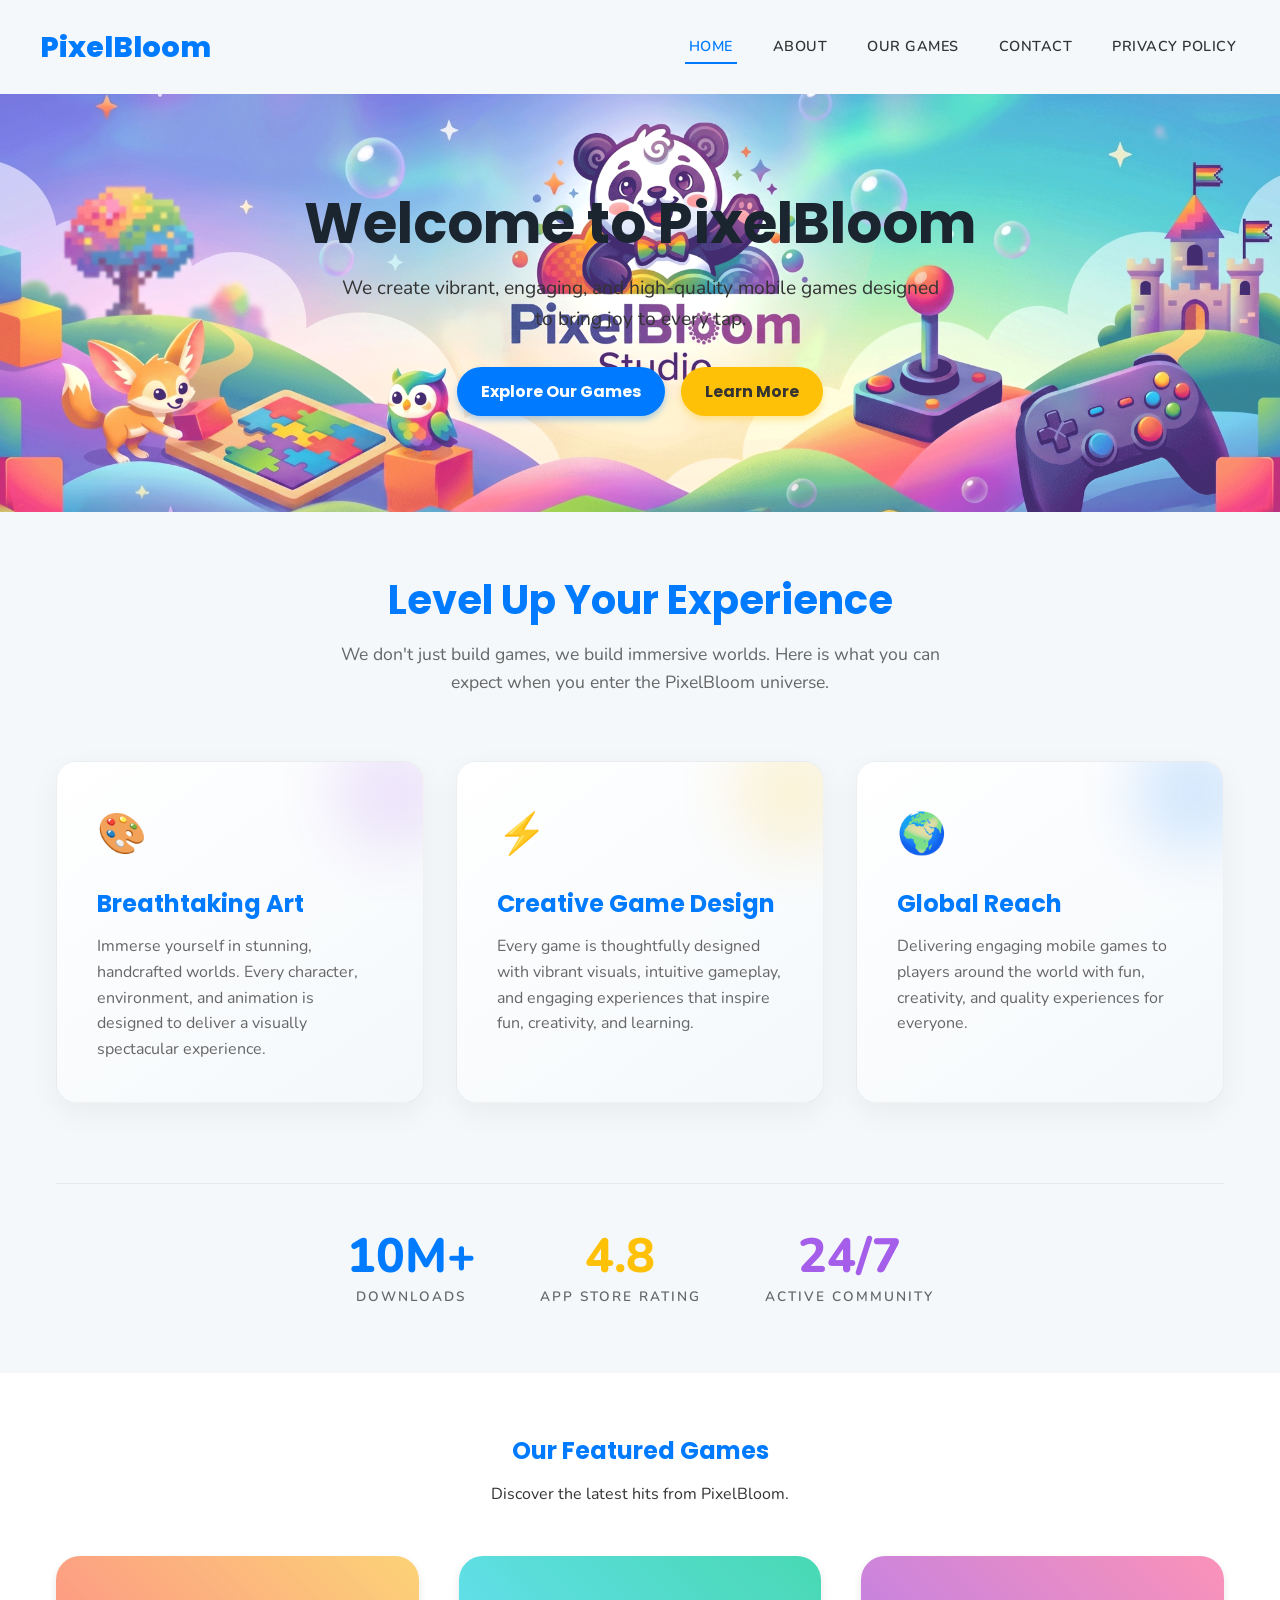
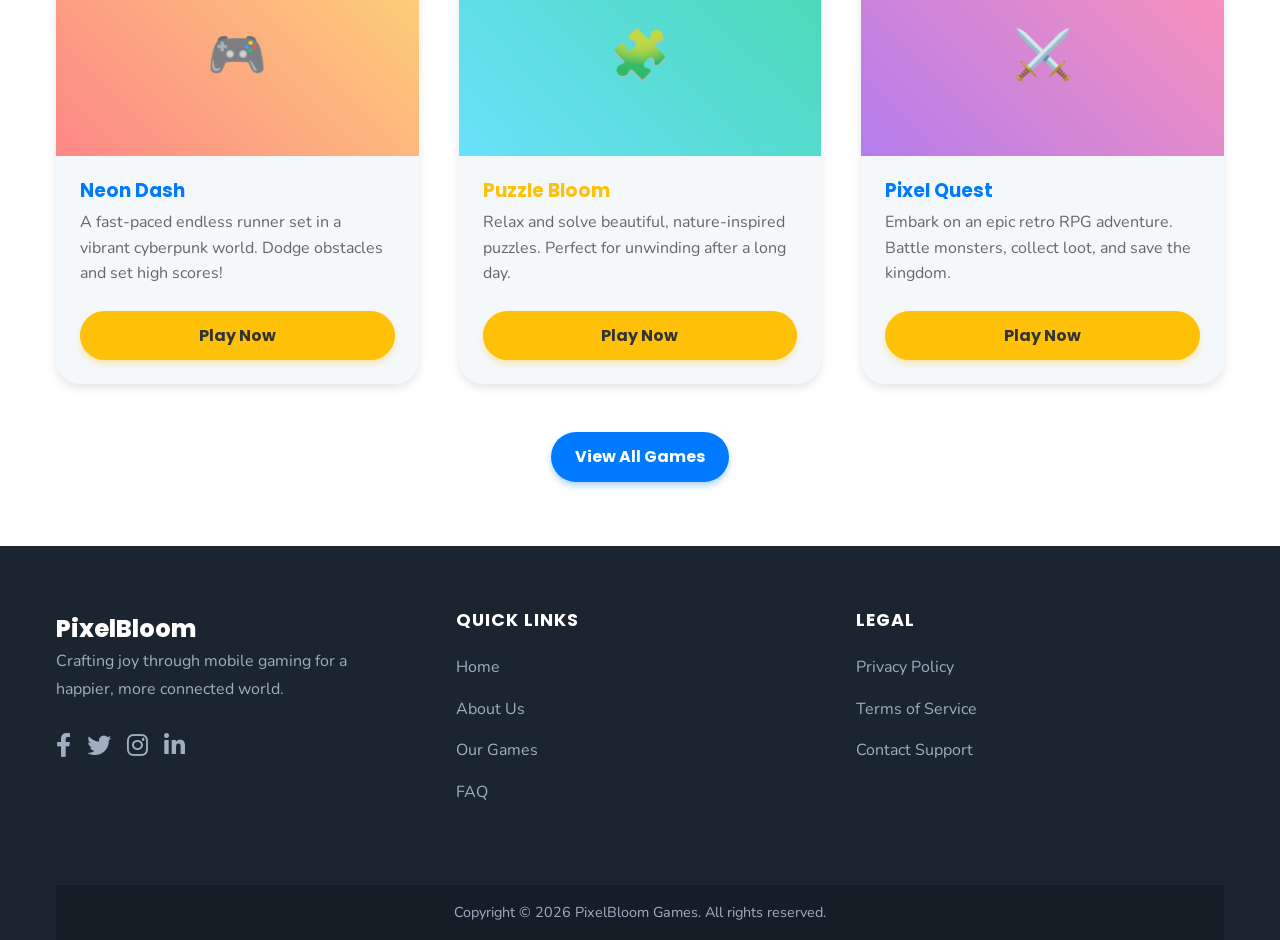
==== index.html @ dbad8445 "Initial commit" ====
<!doctype html>
<html lang="en">
  <head>
    <meta charset="UTF-8" />
    <meta name="viewport" content="width=device-width, initial-scale=1.0" />
    <title>PixelBloom Games</title>
    <meta
      name="description"
      content="PixelBloom Games - Creating fun, engaging, and innovative mobile games for everyone."
    />
    <!-- Google Fonts -->
    <link
      href="https://fonts.googleapis.com/css2?family=Nunito:wght@400;600;700&family=Poppins:wght@500;700;800&display=swap"
      rel="stylesheet"
    />
    <link rel="stylesheet" href="assets/css/style.css" />
    <!-- Font Awesome for icons -->
    <link
      rel="stylesheet"
      href="https://cdnjs.cloudflare.com/ajax/libs/font-awesome/6.0.0-beta3/css/all.min.css"
    />
  </head>
  <body>
    <!-- Header -->
    <header class="header">
      <div class="container nav">
        <div class="nav__brand">
          <!-- <img
            src="assets/images/logo.png"
            alt="PixelBloom Logo"
            class="nav__logo-img"
          /> -->
          <a href="index.html" class="nav__logo">PixelBloom</a>
        </div>
        <nav class="nav__menu">
          <ul class="nav__list">
            <li>
              <a href="index.html" class="nav__link nav__link--active">Home</a>
            </li>
            <li><a href="about.html" class="nav__link">About</a></li>
            <li><a href="our-games.html" class="nav__link">Our Games</a></li>
            <li><a href="contact.html" class="nav__link">Contact</a></li>
            <li>
              <a href="privacy-policy.html" class="nav__link">Privacy Policy</a>
            </li>
          </ul>
        </nav>
        <button class="nav__toggle" aria-label="Toggle Navigation">
          <span class="nav__toggle-bar"></span>
          <span class="nav__toggle-bar"></span>
          <span class="nav__toggle-bar"></span>
        </button>
      </div>
    </header>

    <!-- Main Content -->
    <main>
      <!-- Hero Section -->
      <section class="section hero">
        <style>
          .hero {
            background: url("assets/images/banner.png") center center/cover
              no-repeat;
          }
        </style>
        <div class="container">
          <h1 class="hero__heading">Welcome to <span>PixelBloom</span></h1>
          <p class="hero__subtitle">
            We create vibrant, engaging, and high-quality mobile games designed
            to bring joy to every tap.
          </p>
          <div class="hero__cta">
            <a href="our-games.html" class="btn btn--primary"
              >Explore Our Games</a
            >
            <a href="about.html" class="btn btn--secondary">Learn More</a>
          </div>
        </div>
      </section>

      <!-- The PixelBloom Experience Section -->

      <section class="section">
        <div class="container">
          <div class="text-center experience__header">
            <h2 class="experience__title">Level Up Your Experience</h2>
            <p class="experience__subtitle">
              We don't just build games, we build immersive worlds. Here is what
              you can expect when you enter the PixelBloom universe.
            </p>
          </div>

          <div class="experience__grid">
            <!-- Card 1 -->
            <div class="experience-card card-glow-3">
              <span class="experience__emoji">🎨</span>
              <h3 class="experience__card-title">Breathtaking Art</h3>
              <p class="experience__card-text">
                Immerse yourself in stunning, handcrafted worlds. Every
                character, environment, and animation is designed to deliver a
                visually spectacular experience.
              </p>
            </div>

            <!-- Card 2 -->
            <div class="experience-card card-glow-2">
              <span class="experience__emoji">⚡</span>
              <h3 class="experience__card-title">Creative Game Design</h3>
              <p class="experience__card-text">
                Every game is thoughtfully designed with vibrant visuals,
                intuitive gameplay, and engaging experiences that inspire fun,
                creativity, and learning.
              </p>
            </div>

            <!-- Card 3 -->
            <div class="experience-card card-glow-1">
              <span class="experience__emoji">🌍</span>
              <h3 class="experience__card-title">Global Reach</h3>
              <p class="experience__card-text">
                Delivering engaging mobile games to players around the world
                with fun, creativity, and quality experiences for everyone.
              </p>
            </div>
          </div>

          <!-- Stats Row -->
          <div class="stats__container">
            <div class="stat">
              <span class="stat__value stat__value--primary">10M+</span>
              <span class="stat__label">Downloads</span>
            </div>
            <div class="stat">
              <span class="stat__value stat__value--secondary">4.8</span>
              <span class="stat__label">App Store Rating</span>
            </div>
            <div class="stat">
              <span class="stat__value stat__value--accent">24/7</span>
              <span class="stat__label">Active Community</span>
            </div>
          </div>
        </div>
      </section>

      <!-- Our Games Section -->
      <section class="section games">
        <div class="container">
          <div class="text-center games__header">
            <h2>Our Featured Games</h2>
            <p>Discover the latest hits from PixelBloom.</p>
          </div>
          <div class="games__grid">
            <!-- Game Card 1 -->
            <div class="game-card">
              <div class="game-card__image game-card__image--neon">🎮</div>
              <div class="game-card__content">
                <h3 class="game-card__title game-card__title--neon">
                  Neon Dash
                </h3>
                <p class="game-card__description">
                  A fast-paced endless runner set in a vibrant cyberpunk world.
                  Dodge obstacles and set high scores!
                </p>
                <a
                  href="our-games.html"
                  class="btn btn--secondary game-card__btn"
                  >Play Now</a
                >
              </div>
            </div>

            <!-- Game Card 2 -->
            <div class="game-card">
              <div class="game-card__image game-card__image--puzzle">🧩</div>
              <div class="game-card__content">
                <h3 class="game-card__title game-card__title--puzzle">
                  Puzzle Bloom
                </h3>
                <p class="game-card__description">
                  Relax and solve beautiful, nature-inspired puzzles. Perfect
                  for unwinding after a long day.
                </p>
                <a
                  href="our-games.html"
                  class="btn btn--secondary game-card__btn"
                  >Play Now</a
                >
              </div>
            </div>

            <!-- Game Card 3 -->
            <div class="game-card">
              <div class="game-card__image game-card__image--quest">⚔️</div>
              <div class="game-card__content">
                <h3 class="game-card__title game-card__title--quest">
                  Pixel Quest
                </h3>
                <p class="game-card__description">
                  Embark on an epic retro RPG adventure. Battle monsters,
                  collect loot, and save the kingdom.
                </p>
                <a
                  href="our-games.html"
                  class="btn btn--secondary game-card__btn"
                  >Play Now</a
                >
              </div>
            </div>
          </div>
          <div class="text-center games__footer">
            <a href="our-games.html" class="btn btn--primary">View All Games</a>
          </div>
        </div>
      </section>
    </main>

    <!-- Footer -->
    <footer class="footer">
      <div class="container">
        <div class="footer__grid">
          <div>
            <a href="index.html" class="footer__logo">PixelBloom</a>
            <p class="footer__description">
              Crafting joy through mobile gaming for a happier, more connected
              world.
            </p>
            <div class="footer__social">
              <a href="#" class="footer__social-link" aria-label="Facebook"
                ><i class="fab fa-facebook-f"></i
              ></a>
              <a href="#" class="footer__social-link" aria-label="Twitter"
                ><i class="fab fa-twitter"></i
              ></a>
              <a href="#" class="footer__social-link" aria-label="Instagram"
                ><i class="fab fa-instagram"></i
              ></a>
              <a href="#" class="footer__social-link" aria-label="LinkedIn"
                ><i class="fab fa-linkedin-in"></i
              ></a>
            </div>
          </div>
          <div>
            <h3 class="footer__title">Quick Links</h3>
            <a href="index.html" class="footer__link">Home</a>
            <a href="about.html" class="footer__link">About Us</a>
            <a href="our-games.html" class="footer__link">Our Games</a>
            <a href="faq.html" class="footer__link">FAQ</a>
          </div>
          <div>
            <h3 class="footer__title">Legal</h3>
            <a href="privacy-policy.html" class="footer__link"
              >Privacy Policy</a
            >
            <a href="contact.html" class="footer__link">Terms of Service</a>
            <a href="contact.html" class="footer__link">Contact Support</a>
          </div>
        </div>
        <div class="footer__bottom">
          <p>Copyright &copy; 2026 PixelBloom Games. All rights reserved.</p>
        </div>
      </div>
    </footer>
    <!-- Back to Top Button -->
    <a href="#" class="back-to-top" aria-label="Back to top">
      <i class="fas fa-arrow-up"></i>
    </a>

    <script src="assets/js/script.js"></script>
  </body>
</html>
---- assets/css/style.css ----
/* 
   PixelBloom Gaming Website
   Base Styles and Variables
*/

:root {
  /* Color Palette */
  --color-primary: #007bff; /* Vibrant Blue */
  --color-primary-light: #4da3ff;
  --color-secondary: #ffc107; /* Playful Yellow/Gold accent */
  --color-background: #f4f8fb; /* Very light blue/grey for that cloud feel */
  --color-surface: #ffffff;
  --color-text-main: #333333;
  --color-text-muted: #666666;
  --color-text-light: #666666;
  --color-white: #ffffff;
  --color-footer-bg: #1a252f;
  --color-error: #dc3545;

  /* Typography */
  --font-family-main: "Nunito", "Segoe UI", Tahoma, Geneva, Verdana, sans-serif;
  --font-family-heading: "Poppins", "Segoe UI", sans-serif;

  /* Layout & Spacing */
  --container-max-width: 1200px;
  --spacing-sm: 0.5rem;
  --spacing-md: 1rem;
  --spacing-lg: 2rem;
  --spacing-xl: 4rem;
  --border-radius-sm: 8px;
  --border-radius-md: 16px;
  --border-radius-lg: 24px;

  /* Shadows & Transitions */
  --shadow-sm: 0 2px 4px rgba(0, 0, 0, 0.05);
  --shadow-md: 0 4px 8px rgba(0, 0, 0, 0.1);
  --shadow-lg: 0 10px 20px rgba(0, 0, 0, 0.15);
  --transition-speed: 0.3s;
}

/* Reset & Base Styles */
* {
  margin: 0;
  padding: 0;
  box-sizing: border-box;
}

body {
  font-family: var(--font-family-main);
  color: var(--color-text-main);
  background-color: var(--color-background);
  line-height: 1.6;
  overflow-x: hidden;
}

h1,
h2,
h3,
h4,
h5,
h6 {
  font-family: var(--font-family-heading);
  color: var(--color-primary);
  margin-bottom: var(--spacing-md);
  line-height: 1.2;
}

a {
  text-decoration: none;
  color: var(--color-primary);
  transition: color var(--transition-speed) ease;
}

a:hover {
  color: var(--color-primary-light);
}

img {
  max-width: 100%;
  height: auto;
  display: block;
}

ul {
  list-style: none;
}

/* Layout Utilities */
.container {
  max-width: var(--container-max-width);
  margin: 0 auto;
  padding: 0 var(--spacing-md);
}

.section {
  padding: var(--spacing-xl) 0;
}

.text-center {
  text-align: center;
}

/* Buttons */
.btn {
  display: inline-block;
  padding: 12px 24px;
  border-radius: 50px;
  font-weight: bold;
  text-align: center;
  cursor: pointer;
  transition: all var(--transition-speed) ease;
  border: none;
  font-family: var(--font-family-heading);
}

.btn--primary {
  background-color: var(--color-primary);
  color: var(--color-white);
  box-shadow: 0 4px 6px rgba(0, 123, 255, 0.3);
}

.btn--primary:hover {
  background-color: var(--color-primary-light);
  transform: translateY(-2px);
  box-shadow: 0 6px 12px rgba(0, 123, 255, 0.4);
  color: var(--color-white);
}

.btn--secondary {
  background-color: var(--color-secondary);
  color: var(--color-text-main);
  box-shadow: 0 4px 6px rgba(255, 193, 7, 0.3);
}

.btn--secondary:hover {
  background-color: #ffca2c;
  transform: translateY(-2px);
  box-shadow: 0 6px 12px rgba(255, 193, 7, 0.4);
}

/* Header & Navigation */
.header {
  background-color: transparent;
  box-shadow: none;
  position: sticky;
  top: 0;
  z-index: 1000;
  padding: 0.5rem 0;
  transition:
    background-color 0.4s ease,
    backdrop-filter 0.4s ease,
    box-shadow 0.4s ease;
}

.header.scrolled {
  background-color: rgba(255, 255, 255, 0.8);
  backdrop-filter: blur(10px);
  box-shadow: var(--shadow-md);
}

.nav {
  display: flex;
  justify-content: space-between;
  align-items: center;
  padding: var(--spacing-md) 0;
}

.nav__logo {
  font-size: 1.8rem;
  font-weight: 800;
  color: var(--color-primary);
  font-family: var(--font-family-heading);
}

.nav__list {
  display: flex;
  gap: var(--spacing-lg);
}

.nav__link {
  color: var(--color-text-main);
  font-weight: 600;
  text-transform: uppercase;
  font-size: 0.9rem;
  letter-spacing: 0.5px;
  position: relative;
  padding: 8px 4px;
  transition: color 0.3s ease;
}

.nav__link::after {
  content: "";
  position: absolute;
  bottom: 0;
  left: 50%;
  transform: translateX(-50%);
  width: 0;
  height: 2px;
  background-color: var(--color-primary);
  transition: width 0.4s ease;
}

.nav__link:hover::after,
.nav__link--active::after {
  width: 100%;
}

.nav__link:hover,
.nav__link--active {
  color: var(--color-primary);
}

.nav__toggle {
  display: none;
  flex-direction: column;
  gap: 5px;
  cursor: pointer;
  background: none;
  border: none;
}

.nav__toggle-bar {
  width: 25px;
  height: 3px;
  background-color: var(--color-text-main);
  border-radius: 3px;
  transition: all var(--transition-speed) ease;
}

/* Footer */
.footer {
  background-color: var(--color-footer-bg);
  color: var(--color-white);
  padding: var(--spacing-xl) 0 0;
  position: relative;
}

.footer__grid {
  display: grid;
  grid-template-columns: repeat(auto-fit, minmax(220px, 1fr));
  gap: var(--spacing-lg);
  margin-bottom: var(--spacing-xl);
}
.footer__logo {
  font-size: 1.5rem;
  font-weight: 800;
  color: var(--color-white);
  font-family: var(--font-family-heading);
  margin-bottom: var(--spacing-md);
}
.footer__description {
  color: #a0aec0;
  margin-bottom: 1.5rem;
  max-width: 300px;
  line-height: 1.7;
}

.footer__title {
  color: var(--color-white);
  margin-bottom: 1.5rem;
  font-size: 1.1rem;
  text-transform: uppercase;
  letter-spacing: 1px;
}

.footer__link {
  color: #a0aec0;
  display: block;
  margin-bottom: var(--spacing-md);
  transition:
    color var(--transition-speed) ease,
    transform var(--transition-speed) ease;
}

.footer__link:hover {
  color: var(--color-primary-light);
  transform: translateX(5px);
}

.footer__social {
  display: flex;
  gap: var(--spacing-md);
  margin-top: 1.5rem;
}

.footer__social-link {
  color: #a0aec0;
  font-size: 1.5rem;
  transition:
    color var(--transition-speed) ease,
    transform var(--transition-speed) ease;
}

.footer__social-link:hover {
  color: var(--color-white);
  transform: translateY(-3px);
}

.footer__bottom {
  text-align: center;
  padding: var(--spacing-md);
  background-color: rgba(0, 0, 0, 0.2);
  color: #a0aec0;
  font-size: 0.9rem;
}
.back-to-top {
  position: fixed;
  bottom: 25px;
  right: 25px;
  display: none;
  width: 40px;
  height: 40px;
  border-radius: 50%;
  background-color: var(--color-primary);
  color: var(--color-white);
  text-align: center;
  line-height: 40px;
  font-size: 1.2rem;
  box-shadow: var(--shadow-md);
  transition:
    opacity 0.3s ease,
    transform 0.3s ease;
  z-index: 100;
}
.back-to-top:hover {
  background-color: var(--color-primary-light);
  transform: translateY(-3px);
  color: white;
}
.back-to-top.visible {
  display: block;
}

/* Mobile Responsiveness for Header */
@media (max-width: 768px) {
  .nav__toggle {
    display: flex;
  }

  .nav__list {
    position: absolute;
    top: 100%;
    left: 0;
    right: 0;
    background-color: var(--color-surface);
    flex-direction: column;
    align-items: center;
    padding: var(--spacing-lg) 0;
    box-shadow: var(--shadow-md);
    clip-path: circle(0% at top right);
    transition: clip-path var(--transition-speed) ease-in-out;
  }

  .nav__list.nav__list--open {
    clip-path: circle(150% at top right);
  }
}

/* FAQ Accordion */
.faq-container {
  display: flex;
  flex-direction: column;
  gap: var(--spacing-md);
}

.faq-item {
  background-color: var(--color-surface);
  border-radius: var(--border-radius-sm);
  box-shadow: var(--shadow-sm);
  overflow: hidden;
  transition: box-shadow var(--transition-speed) ease;
}

.faq-item:hover {
  box-shadow: var(--shadow-md);
}

.faq-question {
  width: 100%;
  text-align: left;
  padding: var(--spacing-md) var(--spacing-lg);
  background: none;
  border: none;
  font-size: 1.1rem;
  font-family: var(--font-family-heading);
  font-weight: 600;
  color: var(--color-text-main);
  cursor: pointer;
  display: flex;
  justify-content: space-between;
  align-items: center;
  transition: background-color var(--transition-speed) ease;
}

.faq-question:hover {
  background-color: var(--color-background);
}

.faq-icon {
  font-size: 1.5rem;
  color: var(--color-primary);
  transition: transform var(--transition-speed) ease;
}

.faq-answer {
  max-height: 0;
  overflow: hidden;
  transition: max-height var(--transition-speed) ease-out;
  background-color: var(--color-surface);
}

.faq-answer p {
  padding: 0 var(--spacing-lg) var(--spacing-md) var(--spacing-lg);
  color: var(--color-text-muted);
}

.faq-item.active .faq-answer {
  max-height: 500px; /* arbitrary max height for animation */
}

.faq-item.active .faq-icon {
  transform: rotate(45deg);
}

.experience-card {
  background: linear-gradient(
    145deg,
    var(--color-surface),
    var(--color-background)
  );
  padding: 2.5rem;
  border-radius: 20px;
  box-shadow: 0 10px 30px rgba(0, 0, 0, 0.05);
  transition:
    transform 0.3s ease,
    box-shadow 0.3s ease;
  position: relative;
  overflow: hidden;
  border: 1px solid rgba(0, 0, 0, 0.05);
}
.experience-card:hover {
  transform: translateY(-10px);
  box-shadow: 0 20px 40px rgba(0, 0, 0, 0.1);
}
.experience-card::before {
  content: "";
  position: absolute;
  top: -30px;
  right: -30px;
  width: 120px;
  height: 120px;
  border-radius: 50%;
  filter: blur(30px);
  opacity: 0.15;
  transition: opacity 0.3s ease;
}
.experience-card:hover::before {
  opacity: 0.3;
}
.card-glow-1::before {
  background: var(--color-primary);
}
.card-glow-2::before {
  background: var(--color-secondary);
}
.card-glow-3::before {
  background: #a55eea;
}

/* Hero Section Styles */
.hero {
  background: linear-gradient(
    135deg,
    var(--color-primary-light),
    var(--color-background)
  );
  text-align: center;
  padding: 6rem 0;
}

.hero__heading {
  font-size: 3.5rem;
  color: var(--color-footer-bg);
  margin-bottom: 1rem;
}

.hero__subtitle {
  font-size: 1.2rem;
  color: var(--color-text-main);
  margin-bottom: 2rem;
  max-width: 600px;
  margin-left: auto;
  margin-right: auto;
}

.hero__cta {
  display: flex;
  gap: 1rem;
  justify-content: center;
  flex-wrap: wrap;
}

/* Experience Section */
.experience__header {
  margin-bottom: 4rem;
}

.experience__title {
  font-size: 2.5rem;
  margin-bottom: 1rem;
}

.experience__subtitle {
  font-size: 1.1rem;
  color: var(--color-text-light);
  max-width: 600px;
  margin: 0 auto;
}

.experience__grid {
  display: grid;
  grid-template-columns: repeat(auto-fit, minmax(280px, 1fr));
  gap: 2rem;
}

.experience__emoji {
  font-size: 2.5rem;
  display: block;
  margin-bottom: 1.5rem;
}

.experience__card-title {
  margin-bottom: 1rem;
  font-size: 1.5rem;
}

.experience__card-text {
  color: var(--color-text-light);
  line-height: 1.6;
}

.stats__container {
  display: flex;
  flex-wrap: wrap;
  justify-content: center;
  gap: 4rem;
  margin-top: 5rem;
  padding-top: 3rem;
  border-top: 1px solid rgba(0, 0, 0, 0.05);
}

.stat {
  text-align: center;
}

.stat__value {
  display: block;
  font-size: 3rem;
  font-weight: 800;
  margin-bottom: 0.2rem;
  line-height: 1;
}

.stat__value--primary {
  color: var(--color-primary);
}

.stat__value--secondary {
  color: var(--color-secondary);
}

.stat__value--accent {
  color: #a55eea;
}

.stat__label {
  color: var(--color-text-light);
  font-weight: 600;
  text-transform: uppercase;
  letter-spacing: 2px;
  font-size: 0.85rem;
}

/* Games Section */
.games {
  background-color: var(--color-surface);
}

.games__header {
  text-align: center;
  margin-bottom: 3rem;
}

.games__grid {
  display: grid;
  grid-template-columns: repeat(auto-fit, minmax(300px, 1fr));
  gap: 2.5rem;
}

.game-card {
  background: var(--color-background);
  border-radius: var(--border-radius-lg);
  overflow: hidden;
  box-shadow: var(--shadow-md);
  transition: transform 0.3s ease;
  display: flex;
  flex-direction: column;
}

.game-card:hover {
  transform: translateY(-5px);
}

.game-card__image {
  height: 200px;
  display: flex;
  align-items: center;
  justify-content: center;
  font-size: 3rem;
  font-weight: bold;
  color: white;
  opacity: 0.8;
}

.game-card__image--neon {
  background: linear-gradient(45deg, #ff6b6b, #feca57);
}

.game-card__image--puzzle {
  background: linear-gradient(45deg, #48dbfb, #1dd1a1);
}

.game-card__image--quest {
  background: linear-gradient(45deg, #a55eea, #fd79a8);
}

.game-card__content {
  padding: 1.5rem;
  flex-grow: 1;
  display: flex;
  flex-direction: column;
}

.game-card__title {
  margin-bottom: 0.5rem;
}

.game-card__title--neon {
  color: var(--color-primary);
}

.game-card__title--puzzle {
  color: var(--color-secondary);
}

.game-card__title--quest {
  color: var(--color-primary);
}

.game-card__description {
  color: var(--color-text-light);
  margin-bottom: 1.5rem;
  flex-grow: 1;
}

.game-card__btn {
  text-align: center;
  width: 100%;
}

.games__footer {
  text-align: center;
  margin-top: 3rem;
}

/* Contact Form Styles */
.contact-form {
  background: var(--color-surface);
  padding: 2.5rem;
  border-radius: var(--border-radius-md);
  box-shadow: var(--shadow-lg);
}

.form-group {
  margin-bottom: 1.5rem;
}

.form-label {
  display: block;
  margin-bottom: 0.5rem;
  font-weight: 600;
  color: var(--color-text-main);
}

.form-input,
.form-textarea {
  width: 100%;
  padding: 12px 15px;
  border: 1px solid #ced4da;
  border-radius: var(--border-radius-sm);
  font-family: var(--font-family-main);
  font-size: 1rem;
  transition: border-color var(--transition-speed) ease;
}

.form-input:focus,
.form-textarea:focus {
  outline: none;
  border-color: var(--color-primary);
  box-shadow: 0 0 0 3px rgba(0, 123, 255, 0.1);
}

.form-textarea {
  resize: vertical;
  min-height: 150px;
}

/* Legal Content Styles */
.legal-content {
  background: var(--color-surface);
  padding: 3rem;
  border-radius: var(--border-radius-md);
  box-shadow: var(--shadow-sm);
  max-width: 800px;
  margin: 0 auto;
}

.legal-content h2 {
  margin-top: 2rem;
  font-size: 1.5rem;
  color: var(--color-primary);
}

.legal-content p,
.legal-content ul {
  margin-bottom: 1.5rem;
  color: var(--color-text-muted);
}

.legal-content ul {
  padding-left: 1.5rem;
  list-style-type: disc;
}

.legal-content li {
  margin-bottom: 0.5rem;
}
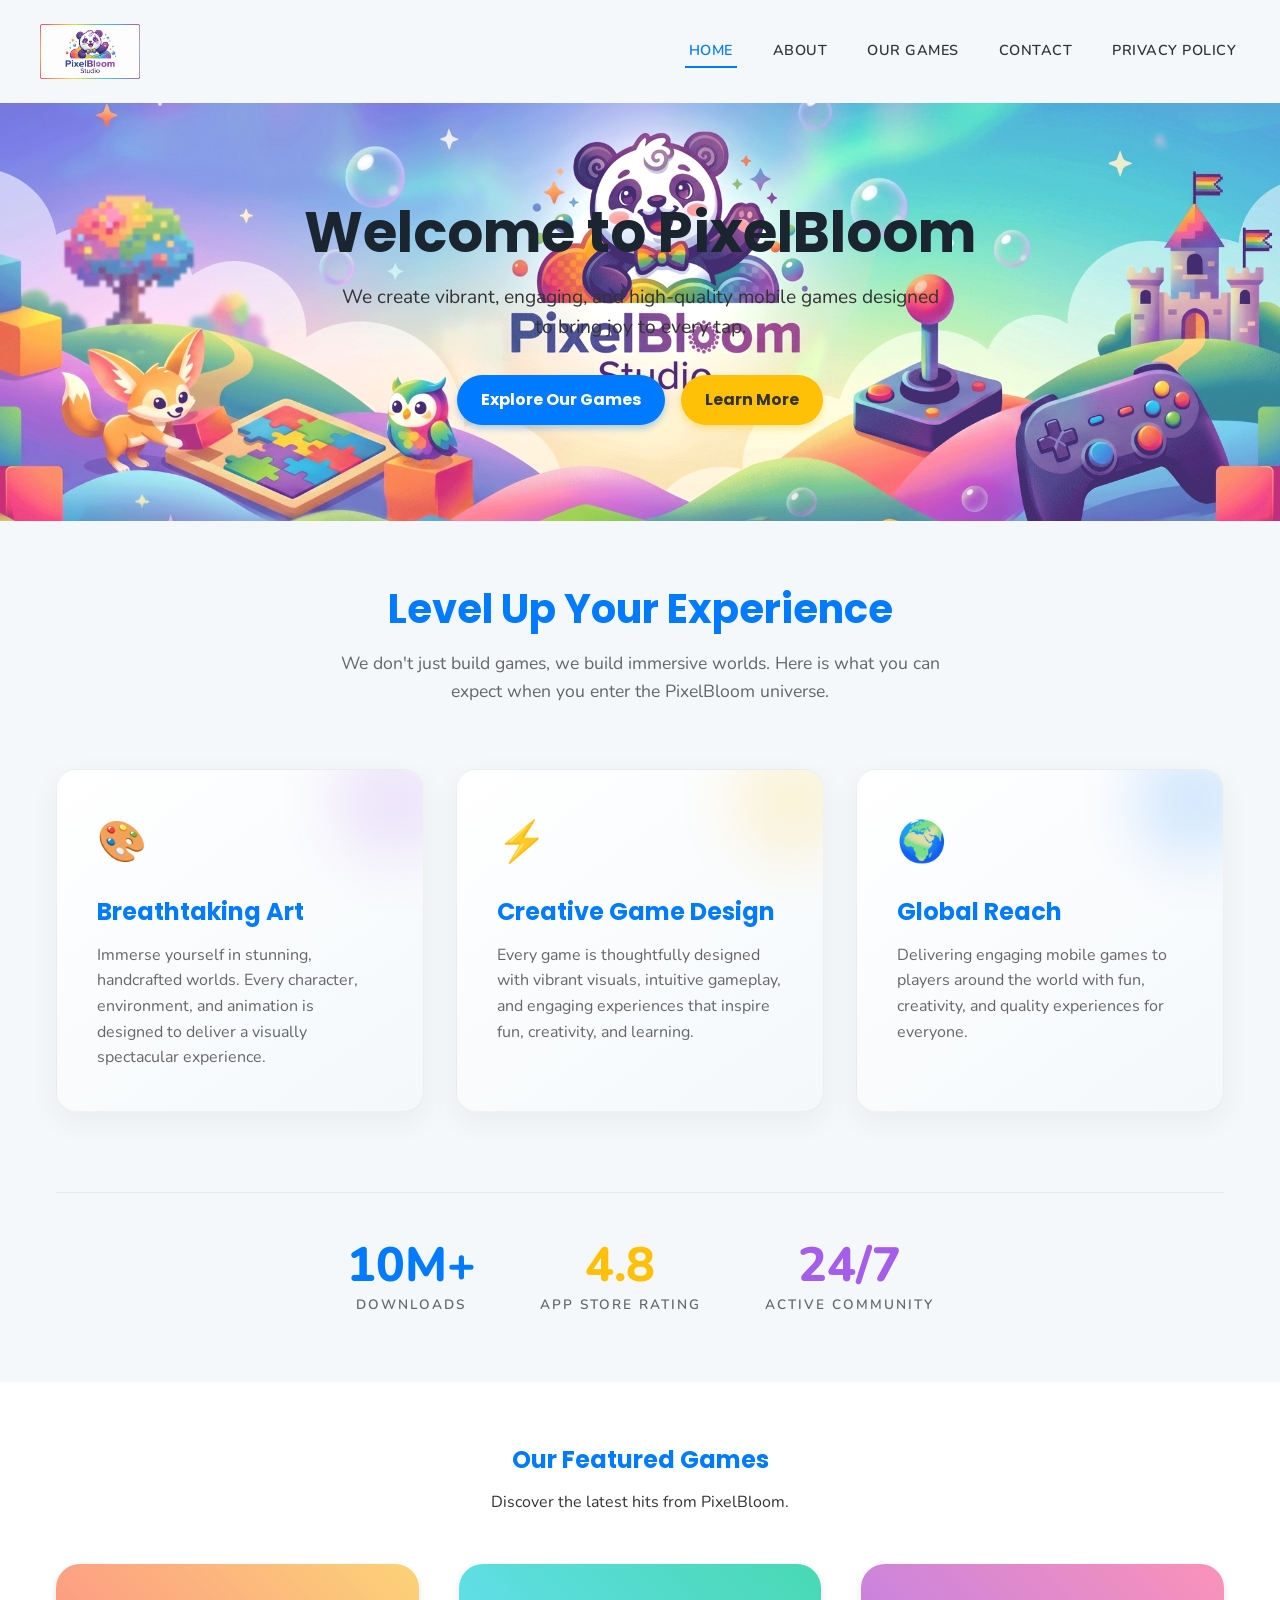
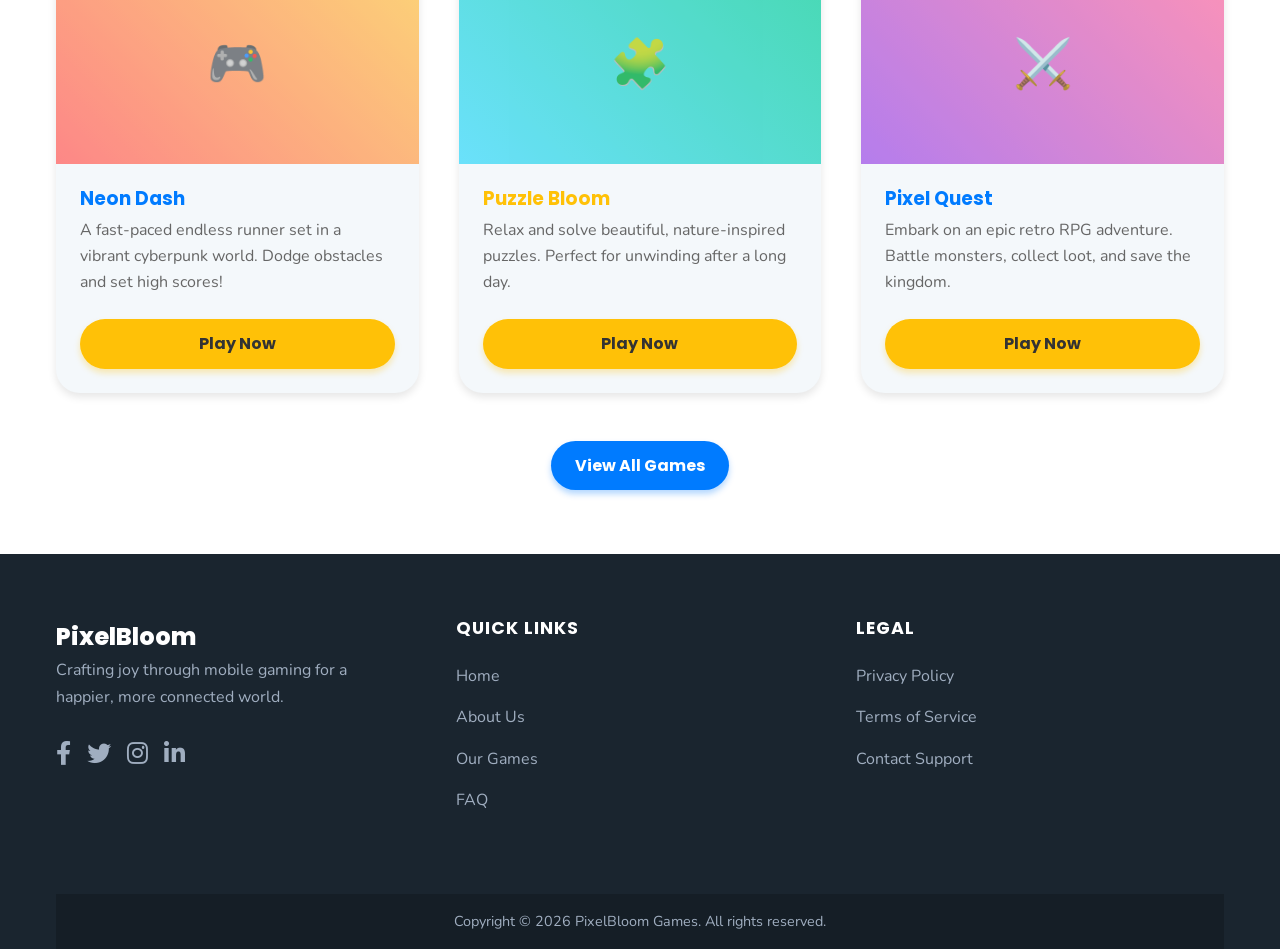
==== commit 50c7398b: "privacy policy & vercel changes" ====
--- a/index.html
+++ b/index.html
@@ -1,6 +1,8 @@
 <!doctype html>
 <html lang="en">
   <head>
+    <title>PixelBloom Studio</title>
+    <link rel="icon" type="image/png" href="assets/images/logo.png" />
     <meta charset="UTF-8" />
     <meta name="viewport" content="width=device-width, initial-scale=1.0" />
     <title>PixelBloom Games</title>
@@ -25,12 +27,13 @@
     <header class="header">
       <div class="container nav">
         <div class="nav__brand">
-          <!-- <img
-            src="assets/images/logo.png"
-            alt="PixelBloom Logo"
-            class="nav__logo-img"
-          /> -->
-          <a href="index.html" class="nav__logo">PixelBloom</a>
+          <a href="index.html" class="nav__logo">
+            <img
+              src="assets/images/logo.png"
+              alt="PixelBloom Logo"
+              class="nav__logo-img"
+            />
+          </a>
         </div>
         <nav class="nav__menu">
           <ul class="nav__list">
--- a/assets/css/style.css
+++ b/assets/css/style.css
@@ -745,3 +745,16 @@
 .legal-content li {
   margin-bottom: 0.5rem;
 }
+
+.nav__logo {
+  display: flex;
+  align-items: center;
+  text-decoration: none;
+}
+
+.nav__logo-img {
+  width: clamp(100px, 6vw, 60px);
+  height: auto;
+  display: block;
+  object-fit: contain;
+}
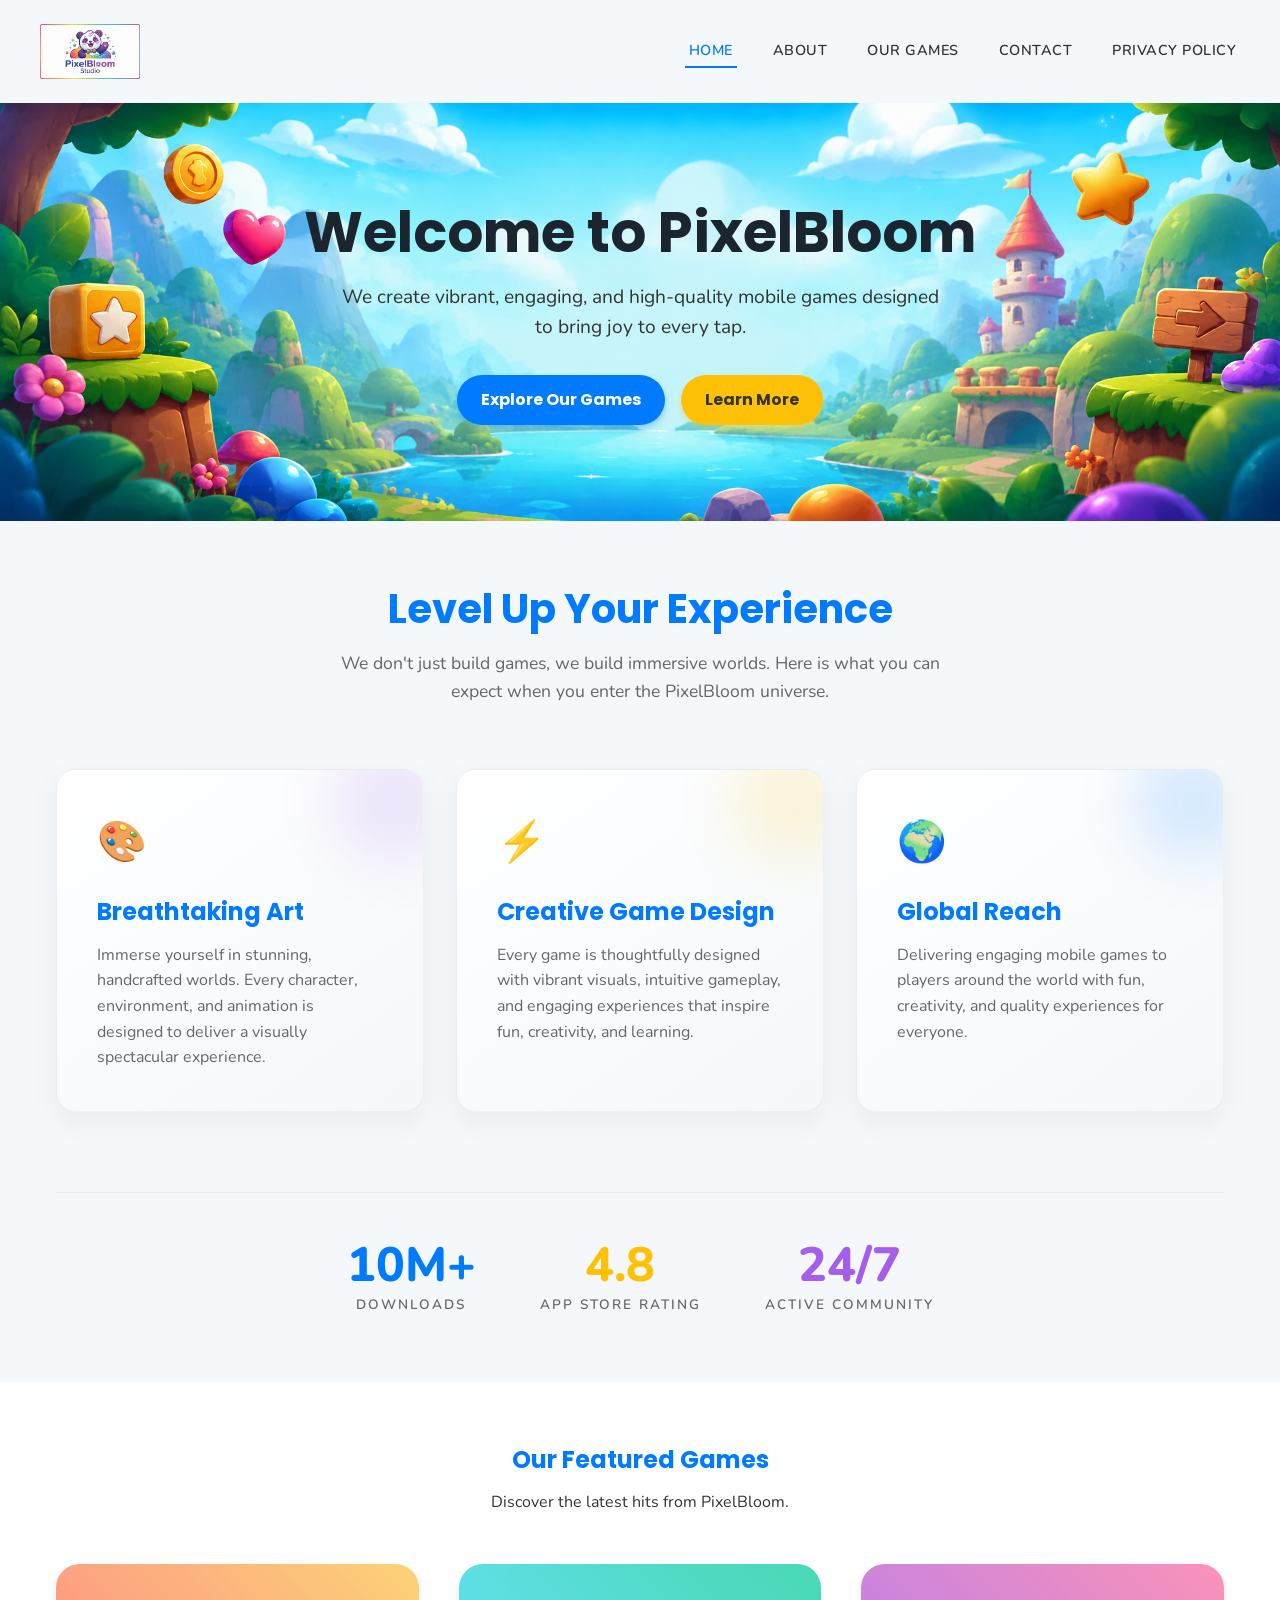
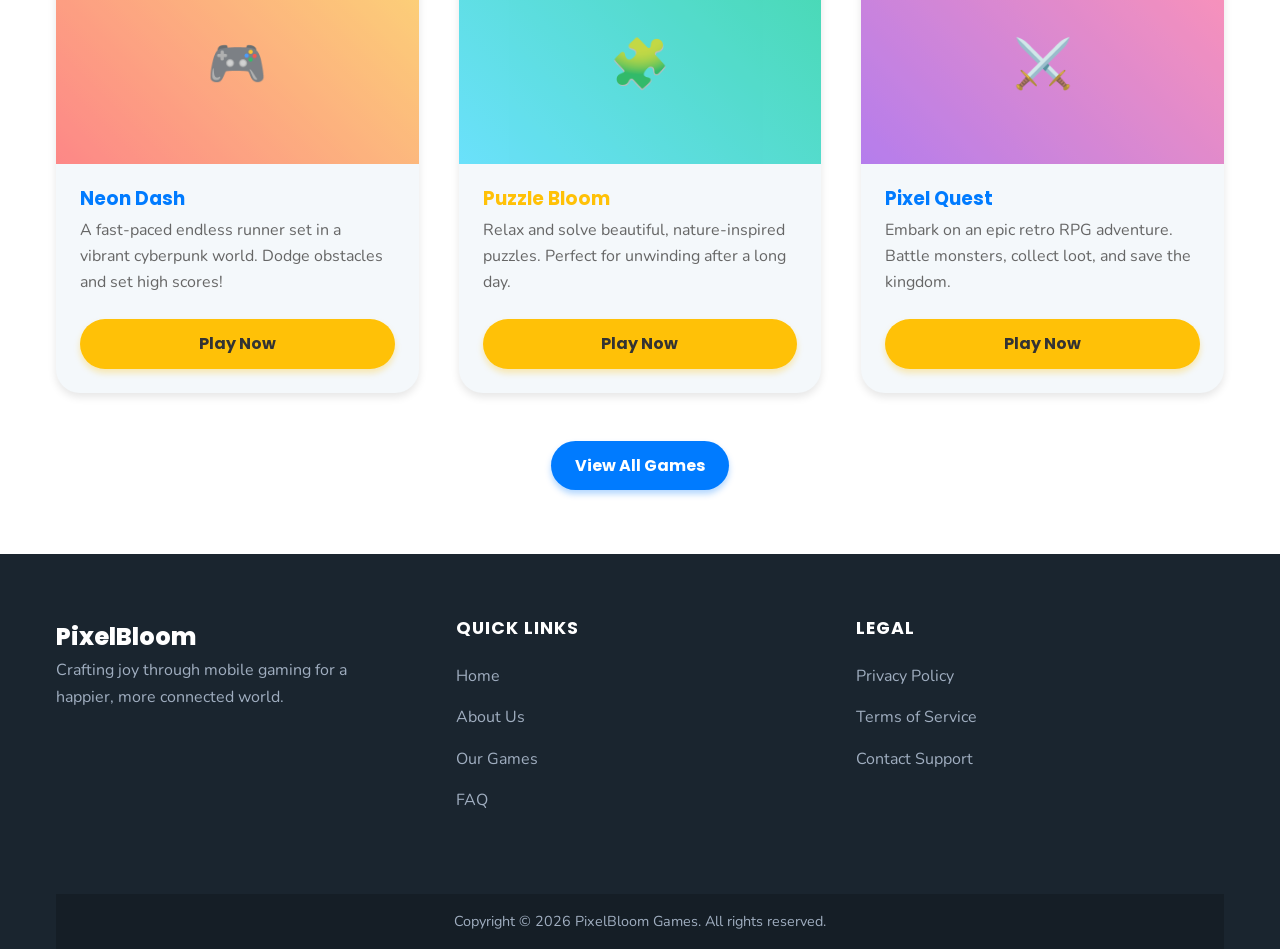
==== commit 3f317f53: "ui changes" ====
--- a/index.html
+++ b/index.html
@@ -227,7 +227,7 @@
               Crafting joy through mobile gaming for a happier, more connected
               world.
             </p>
-            <div class="footer__social">
+            <!-- <div class="footer__social">
               <a href="#" class="footer__social-link" aria-label="Facebook"
                 ><i class="fab fa-facebook-f"></i
               ></a>
@@ -240,7 +240,7 @@
               <a href="#" class="footer__social-link" aria-label="LinkedIn"
                 ><i class="fab fa-linkedin-in"></i
               ></a>
-            </div>
+            </div> -->
           </div>
           <div>
             <h3 class="footer__title">Quick Links</h3>
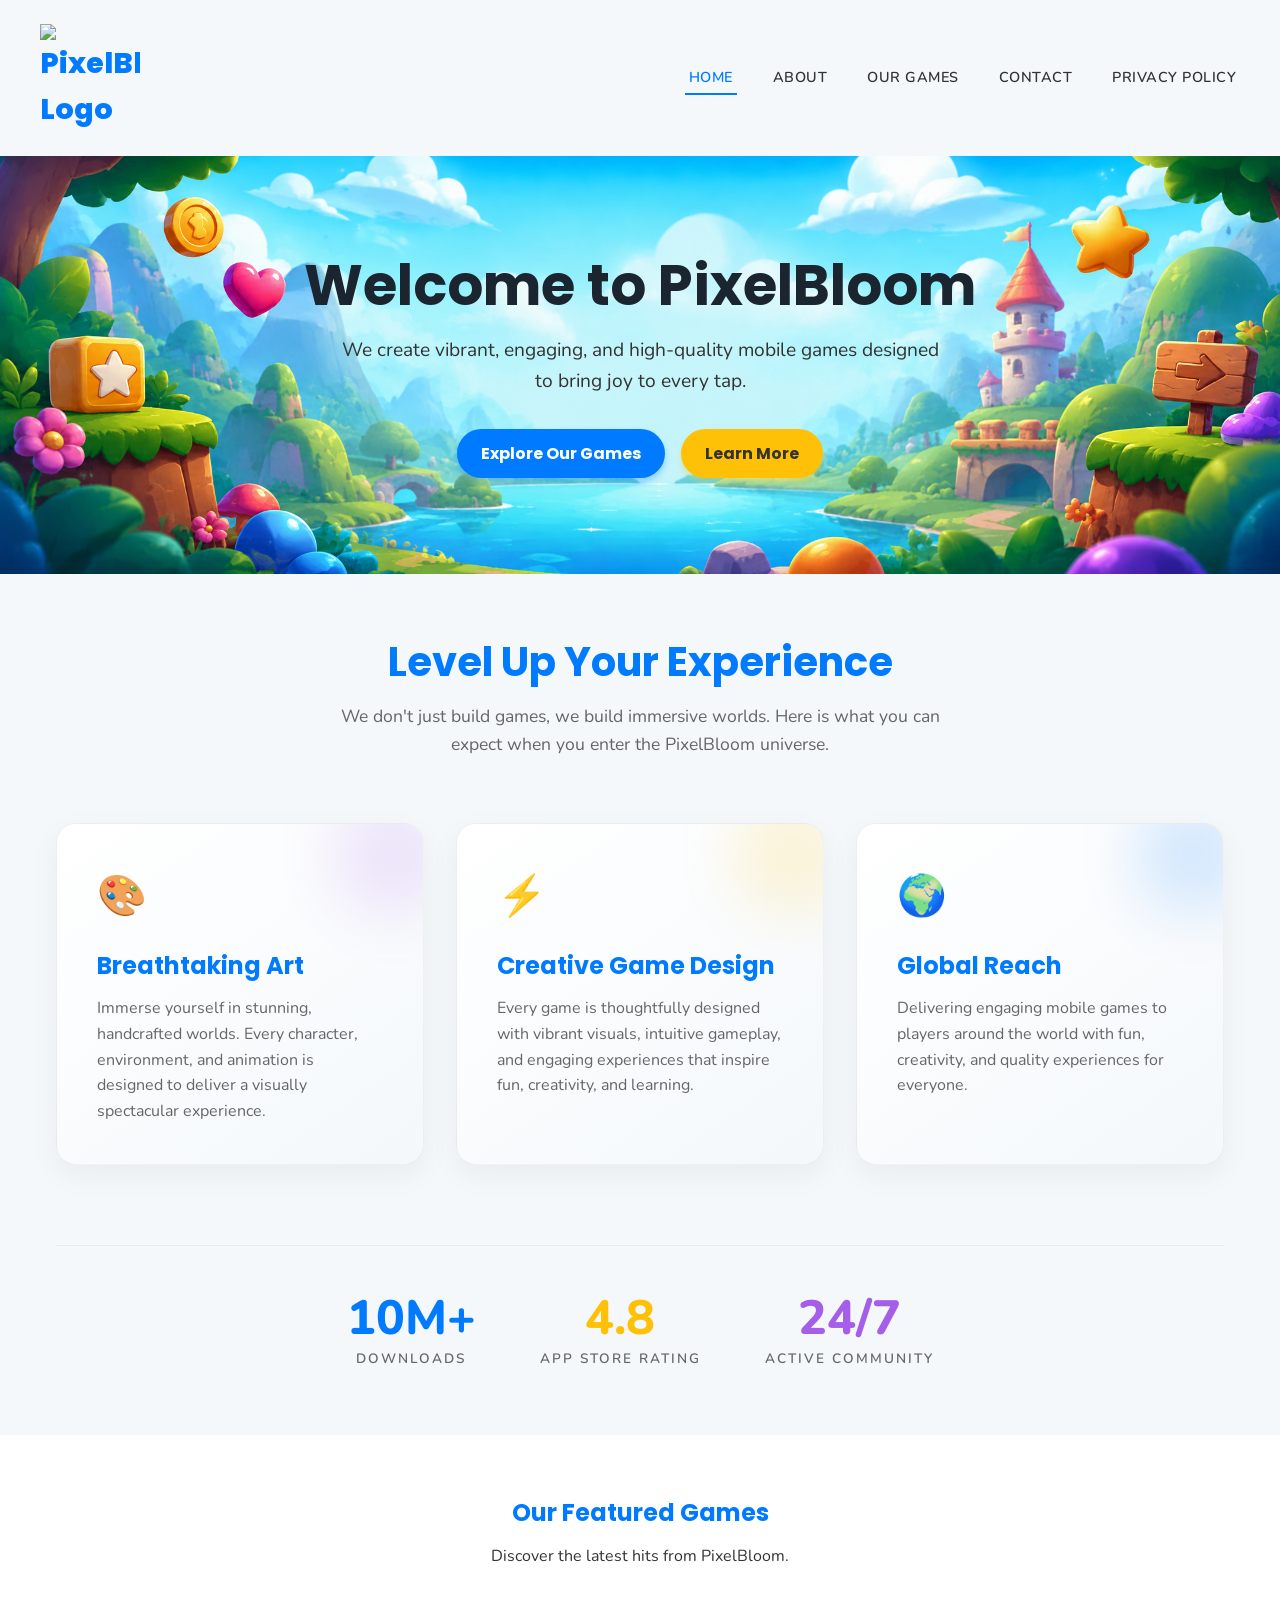
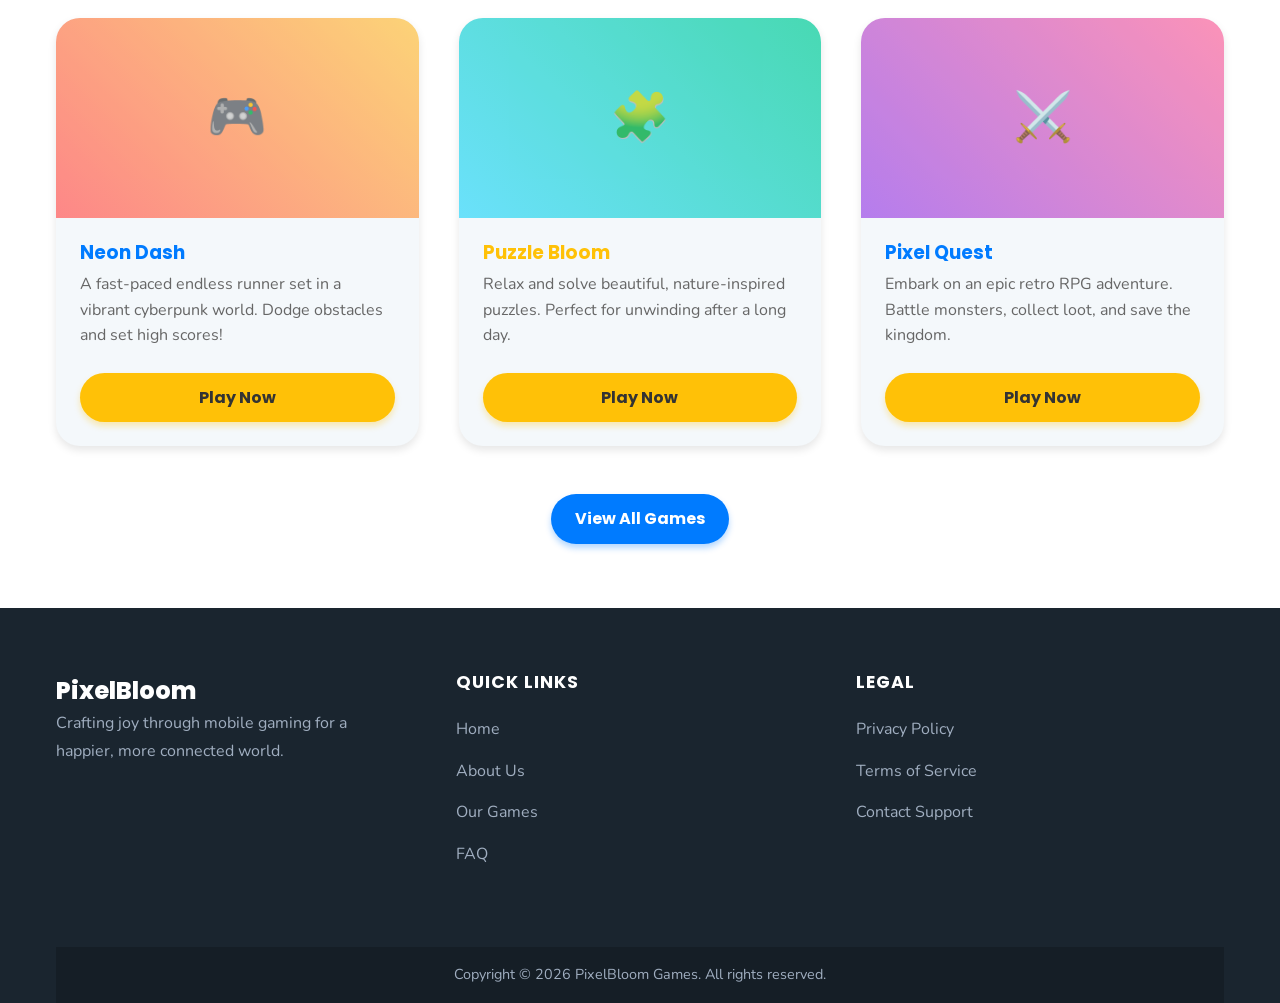
==== commit 9423137f: "icon changes" ====
--- a/index.html
+++ b/index.html
@@ -2,7 +2,7 @@
 <html lang="en">
   <head>
     <title>PixelBloom Studio</title>
-    <link rel="icon" type="image/png" href="assets/images/logo.png" />
+    <link rel="icon" type="image/png" href="assets/images/icon.png" />
     <meta charset="UTF-8" />
     <meta name="viewport" content="width=device-width, initial-scale=1.0" />
     <title>PixelBloom Games</title>
@@ -29,7 +29,7 @@
         <div class="nav__brand">
           <a href="index.html" class="nav__logo">
             <img
-              src="assets/images/logo.png"
+              src="assets/images/icon.png"
               alt="PixelBloom Logo"
               class="nav__logo-img"
             />
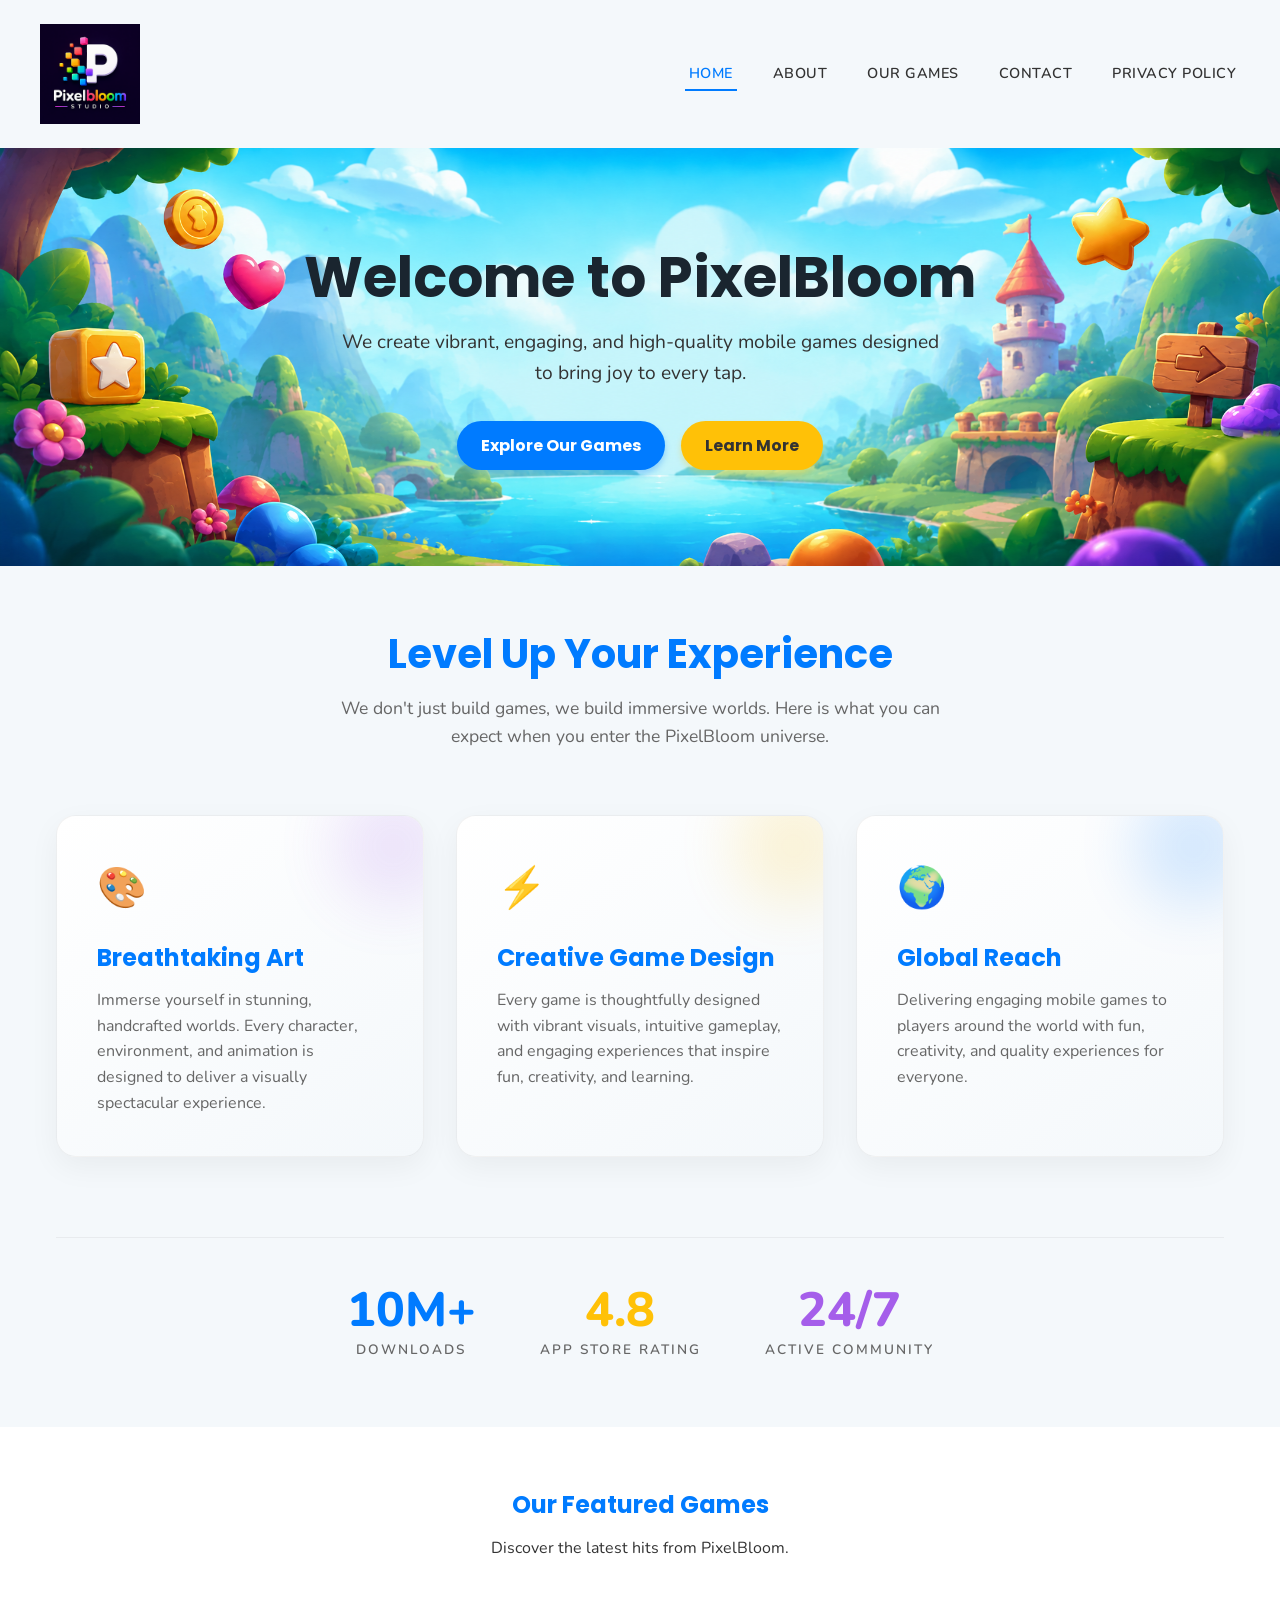
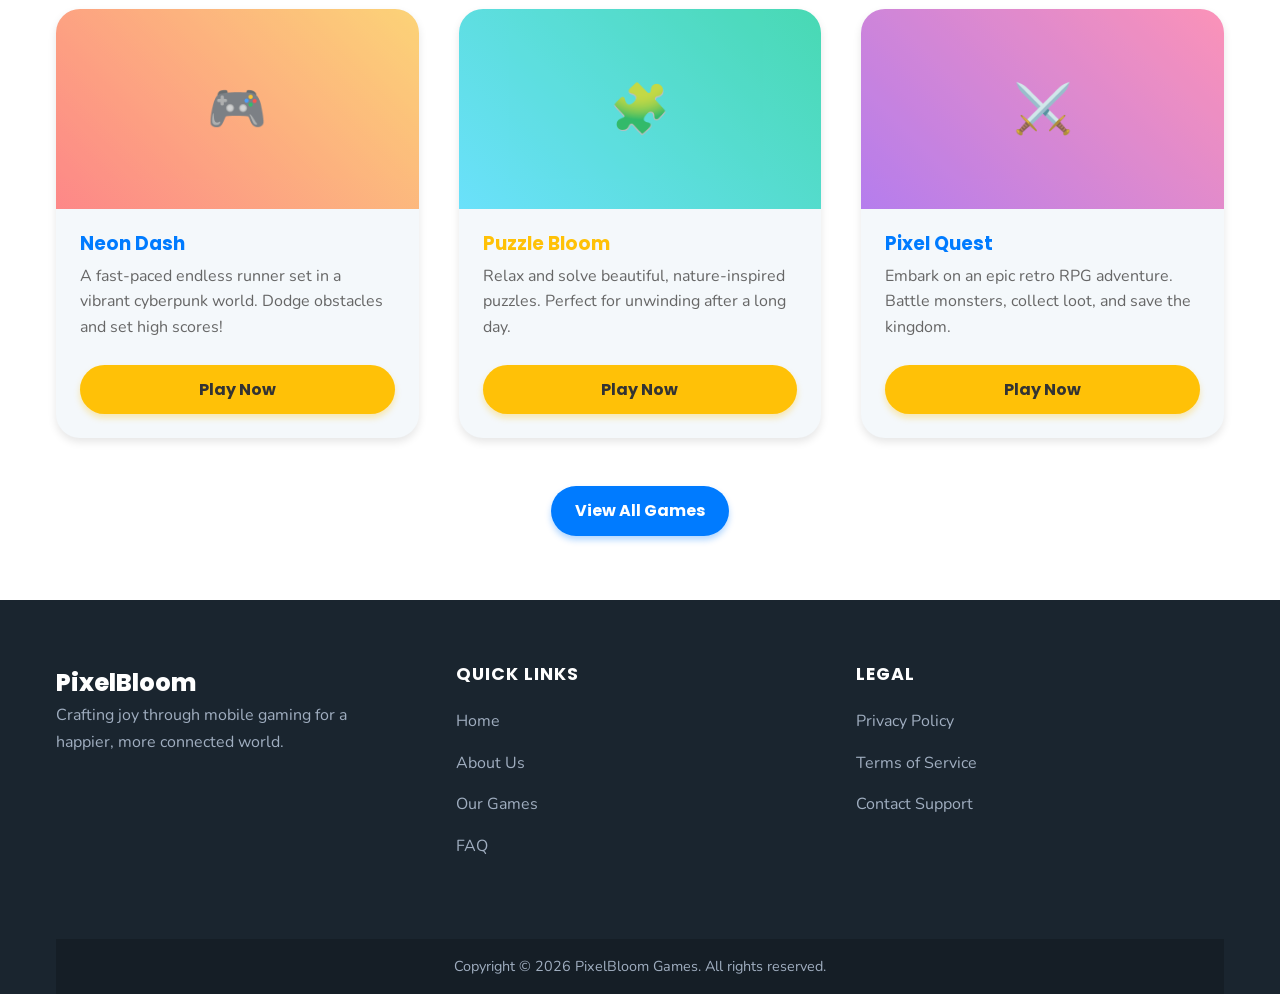
==== commit 8eb66607: "icon changes new" ====
--- a/index.html
+++ b/index.html
@@ -2,7 +2,7 @@
 <html lang="en">
   <head>
     <title>PixelBloom Studio</title>
-    <link rel="icon" type="image/png" href="assets/images/icon.png" />
+    <link rel="icon" type="image/png" href="assets/images/Icon.png" />
     <meta charset="UTF-8" />
     <meta name="viewport" content="width=device-width, initial-scale=1.0" />
     <title>PixelBloom Games</title>
@@ -29,7 +29,7 @@
         <div class="nav__brand">
           <a href="index.html" class="nav__logo">
             <img
-              src="assets/images/icon.png"
+              src="assets/images/Icon.png"
               alt="PixelBloom Logo"
               class="nav__logo-img"
             />
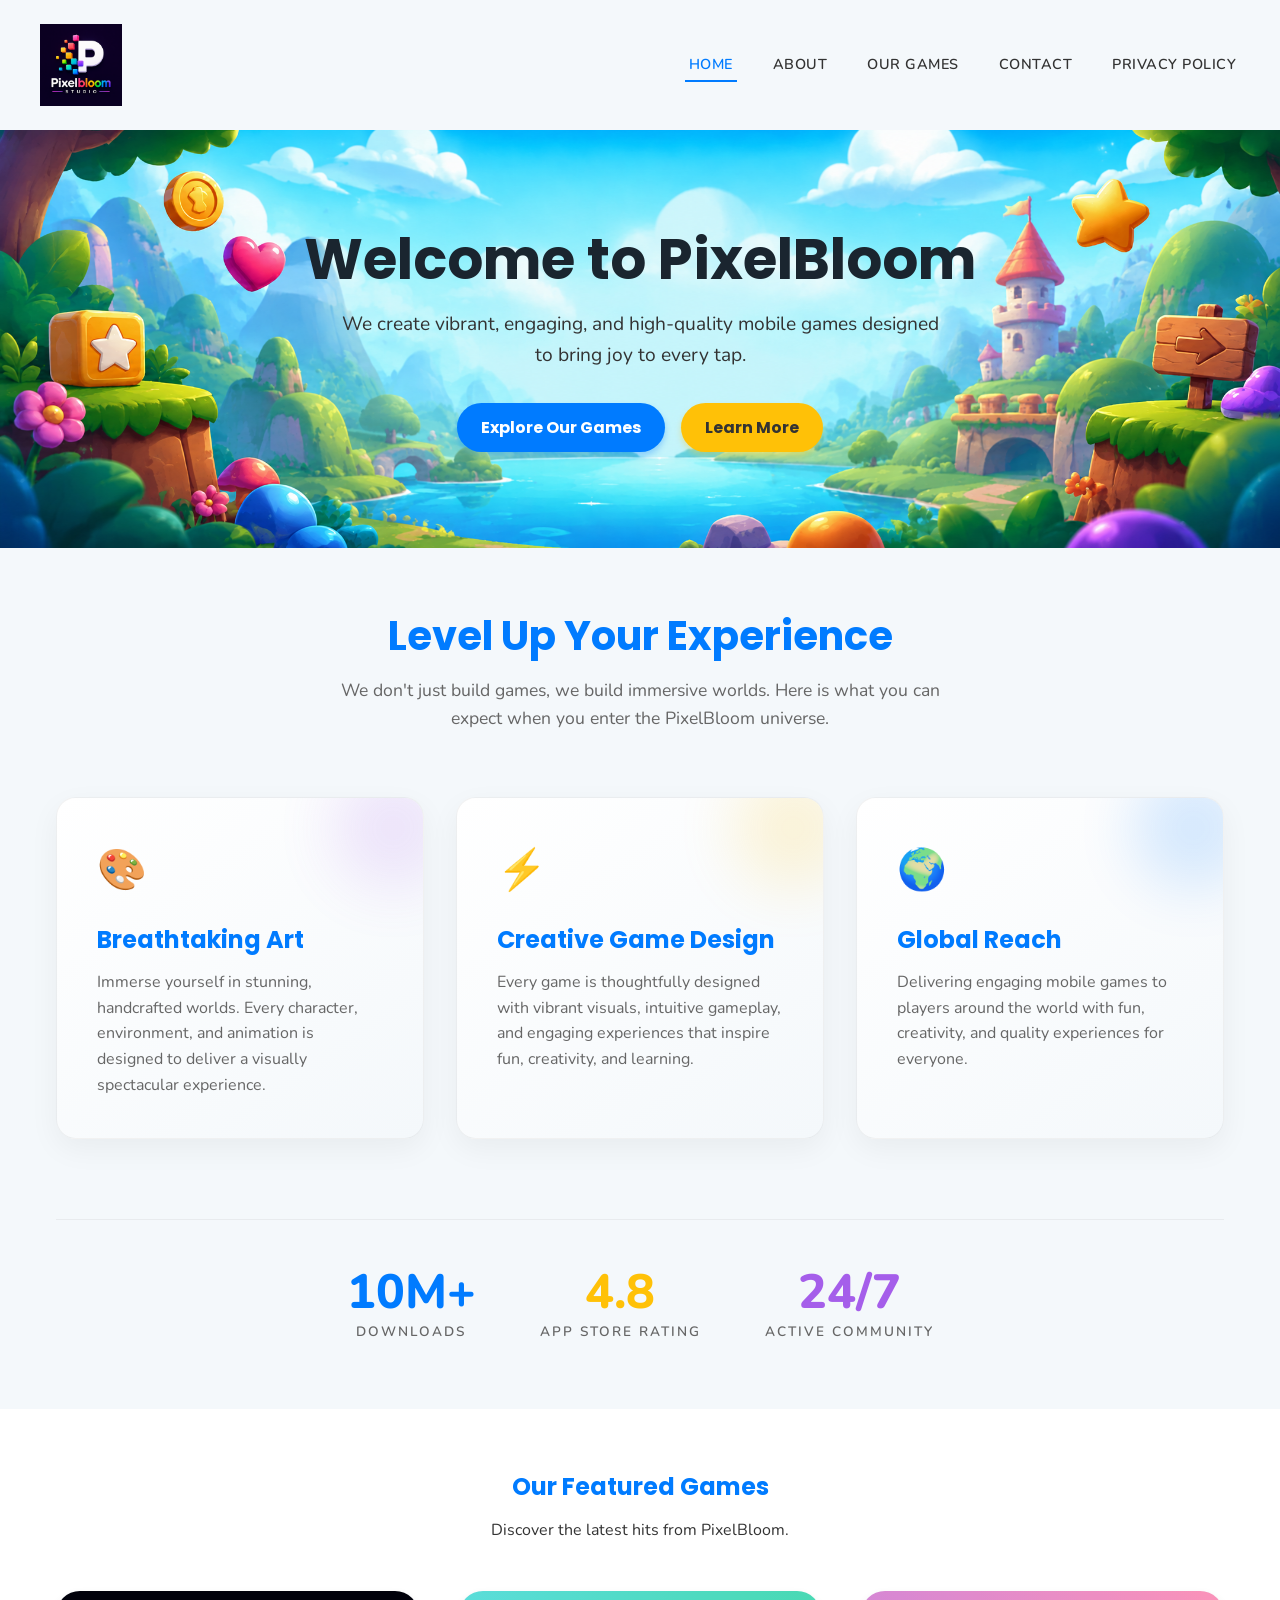
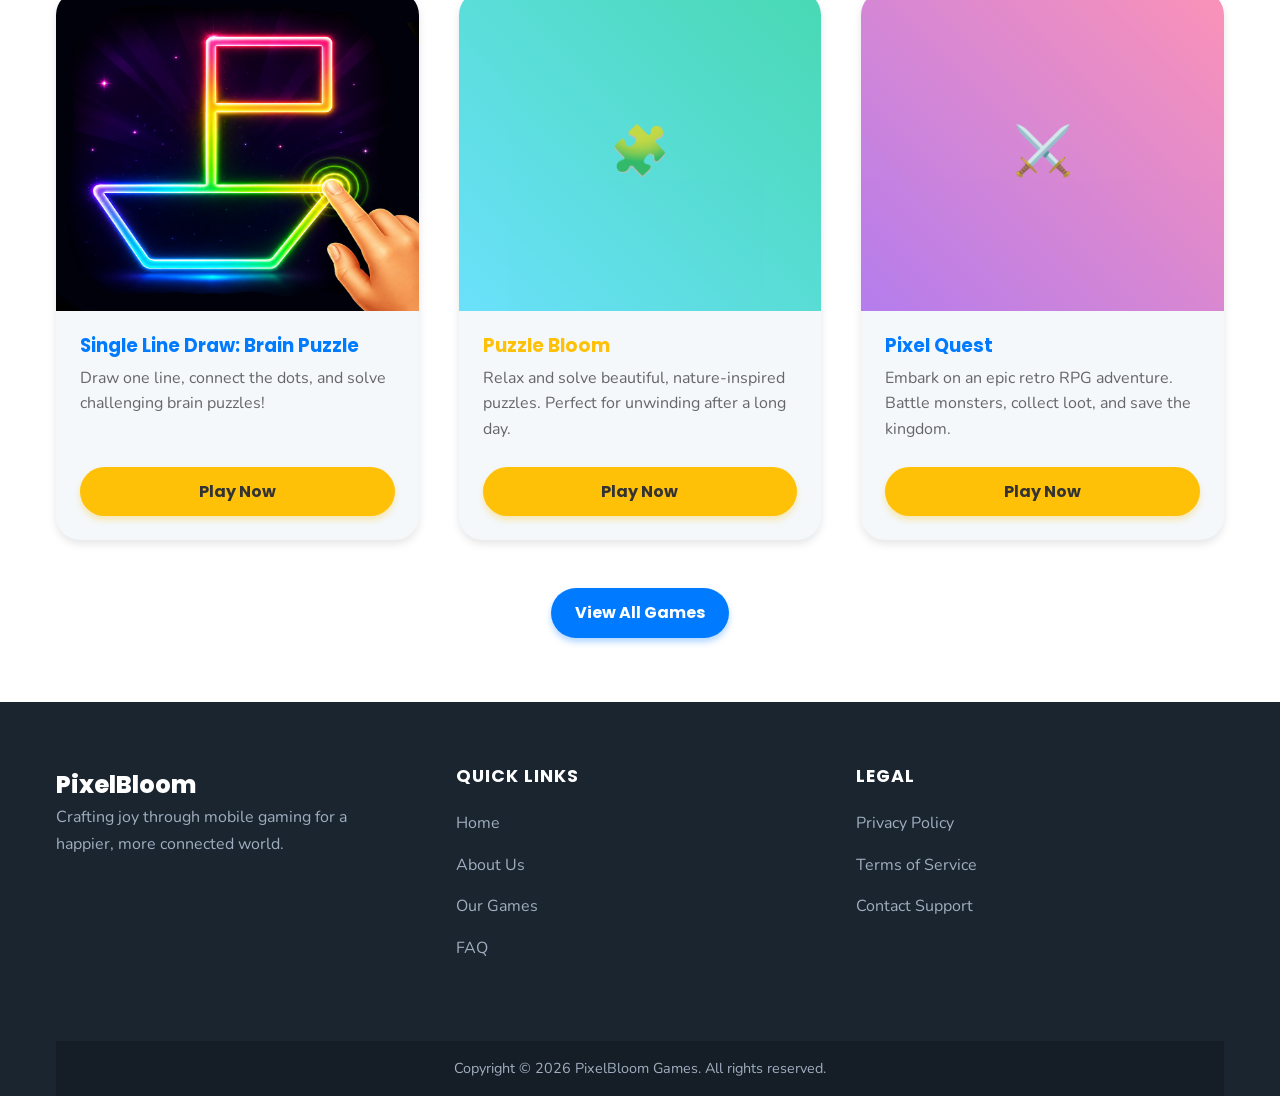
==== commit 5e56507f: "index & our games" ====
--- a/index.html
+++ b/index.html
@@ -155,23 +155,34 @@
           <div class="games__grid">
             <!-- Game Card 1 -->
             <div class="game-card">
-              <div class="game-card__image game-card__image--neon">🎮</div>
+              <div class="game-card1__image game-card__image--neon">
+                <img
+                  src="assets/images/Single-Line-Icon.png"
+                  alt="Single Line Logo"
+                  class="game-card1__image"
+                />
+              </div>
+
               <div class="game-card__content">
                 <h3 class="game-card__title game-card__title--neon">
-                  Neon Dash
+                  Single Line Draw: Brain Puzzle
                 </h3>
+
                 <p class="game-card__description">
-                  A fast-paced endless runner set in a vibrant cyberpunk world.
-                  Dodge obstacles and set high scores!
+                  Draw one line, connect the dots, and solve challenging brain
+                  puzzles!
                 </p>
+
                 <a
-                  href="our-games.html"
+                  href="https://play.google.com/store/apps/details?id=com.pbs.singlelinepuzzle"
                   class="btn btn--secondary game-card__btn"
-                  >Play Now</a
+                  target="_blank"
+                  rel="noopener noreferrer"
                 >
-              </div>
-            </div>
-
+                  Play Now
+                </a>
+              </div>
+            </div>
             <!-- Game Card 2 -->
             <div class="game-card">
               <div class="game-card__image game-card__image--puzzle">🧩</div>
--- a/assets/css/style.css
+++ b/assets/css/style.css
@@ -611,8 +611,20 @@
   transform: translateY(-5px);
 }
 
+.game-card1__image {
+  height: 320px;
+  width: 100%;
+  box-sizing: border-box;
+  display: flex;
+  align-items: center;
+  justify-content: center;
+  font-size: 3rem;
+}
+
 .game-card__image {
-  height: 200px;
+  height: 320px;
+  width: 100%;
+  box-sizing: border-box;
   display: flex;
   align-items: center;
   justify-content: center;
@@ -622,9 +634,9 @@
   opacity: 0.8;
 }
 
-.game-card__image--neon {
+/* .game-card__image--neon {
   background: linear-gradient(45deg, #ff6b6b, #feca57);
-}
+} */
 
 .game-card__image--puzzle {
   background: linear-gradient(45deg, #48dbfb, #1dd1a1);
@@ -753,7 +765,7 @@
 }
 
 .nav__logo-img {
-  width: clamp(100px, 6vw, 60px);
+  width: clamp(82px, 6vw, 60px);
   height: auto;
   display: block;
   object-fit: contain;
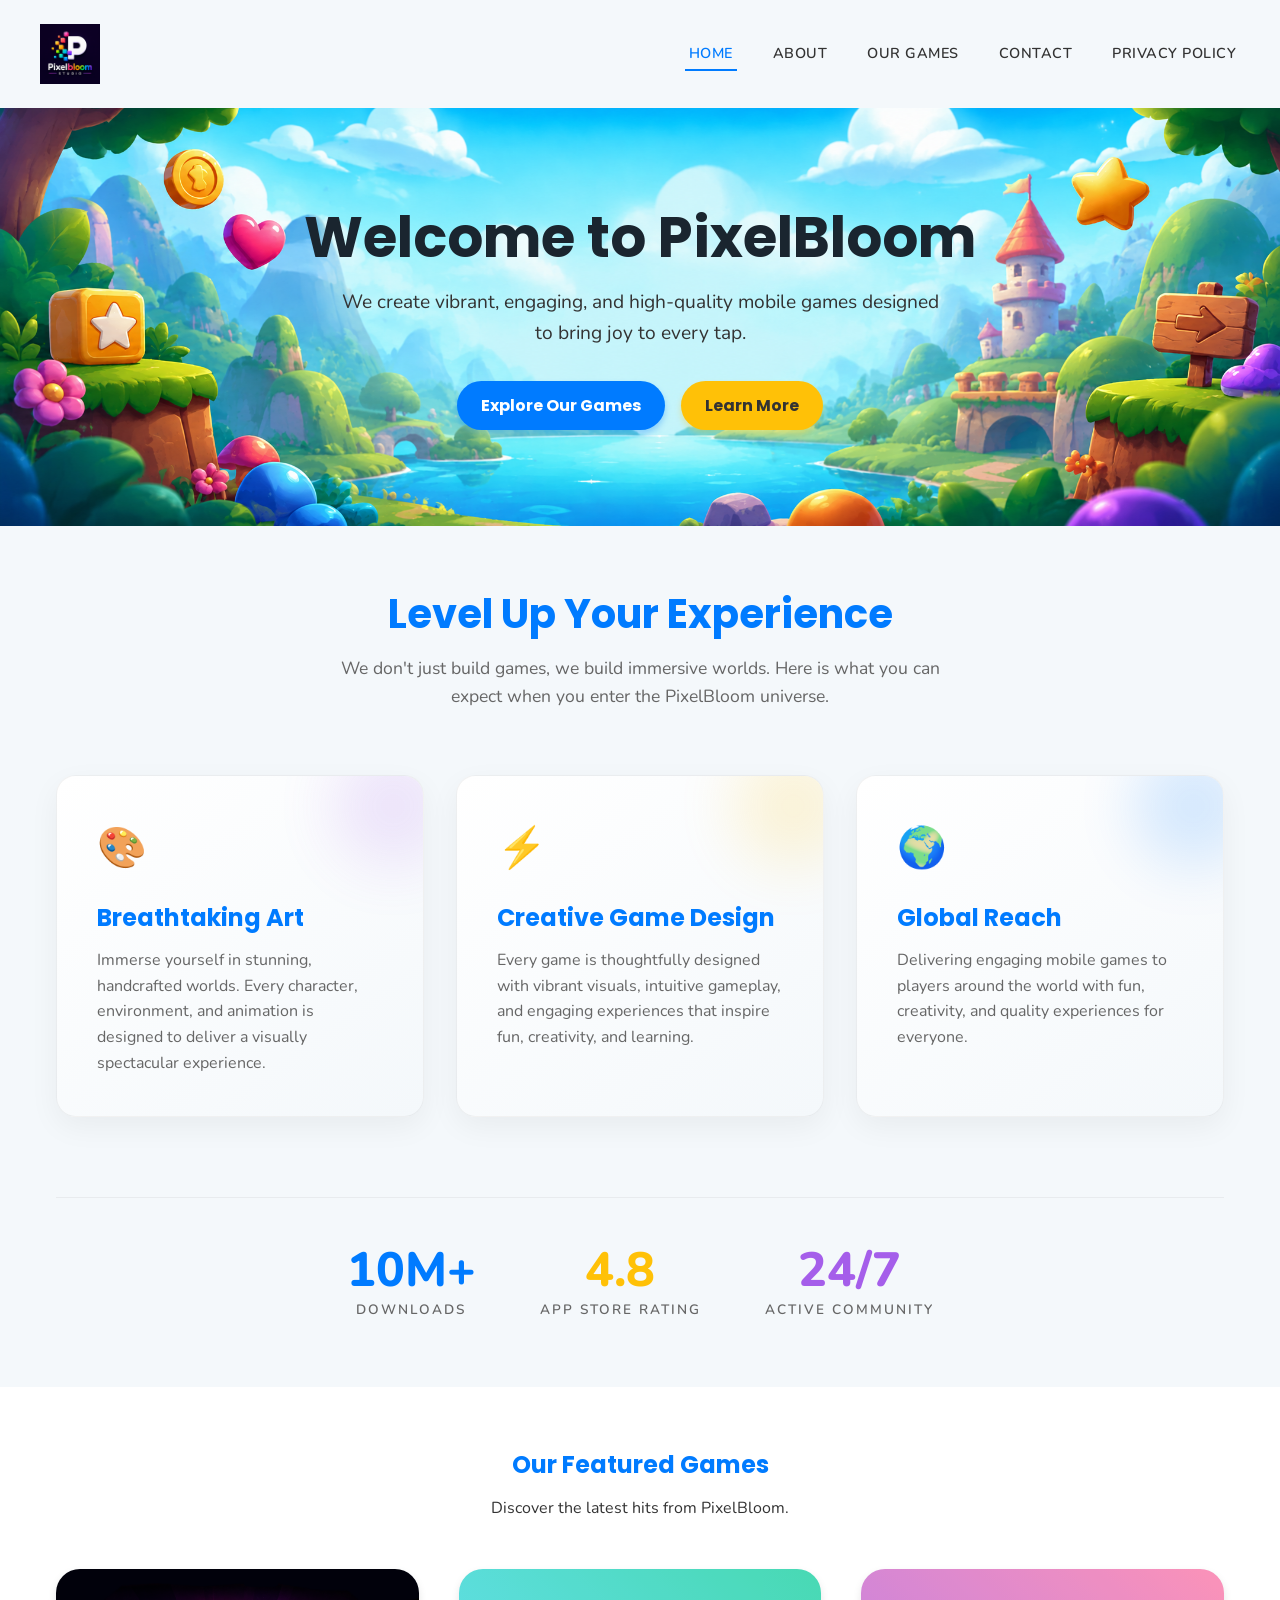
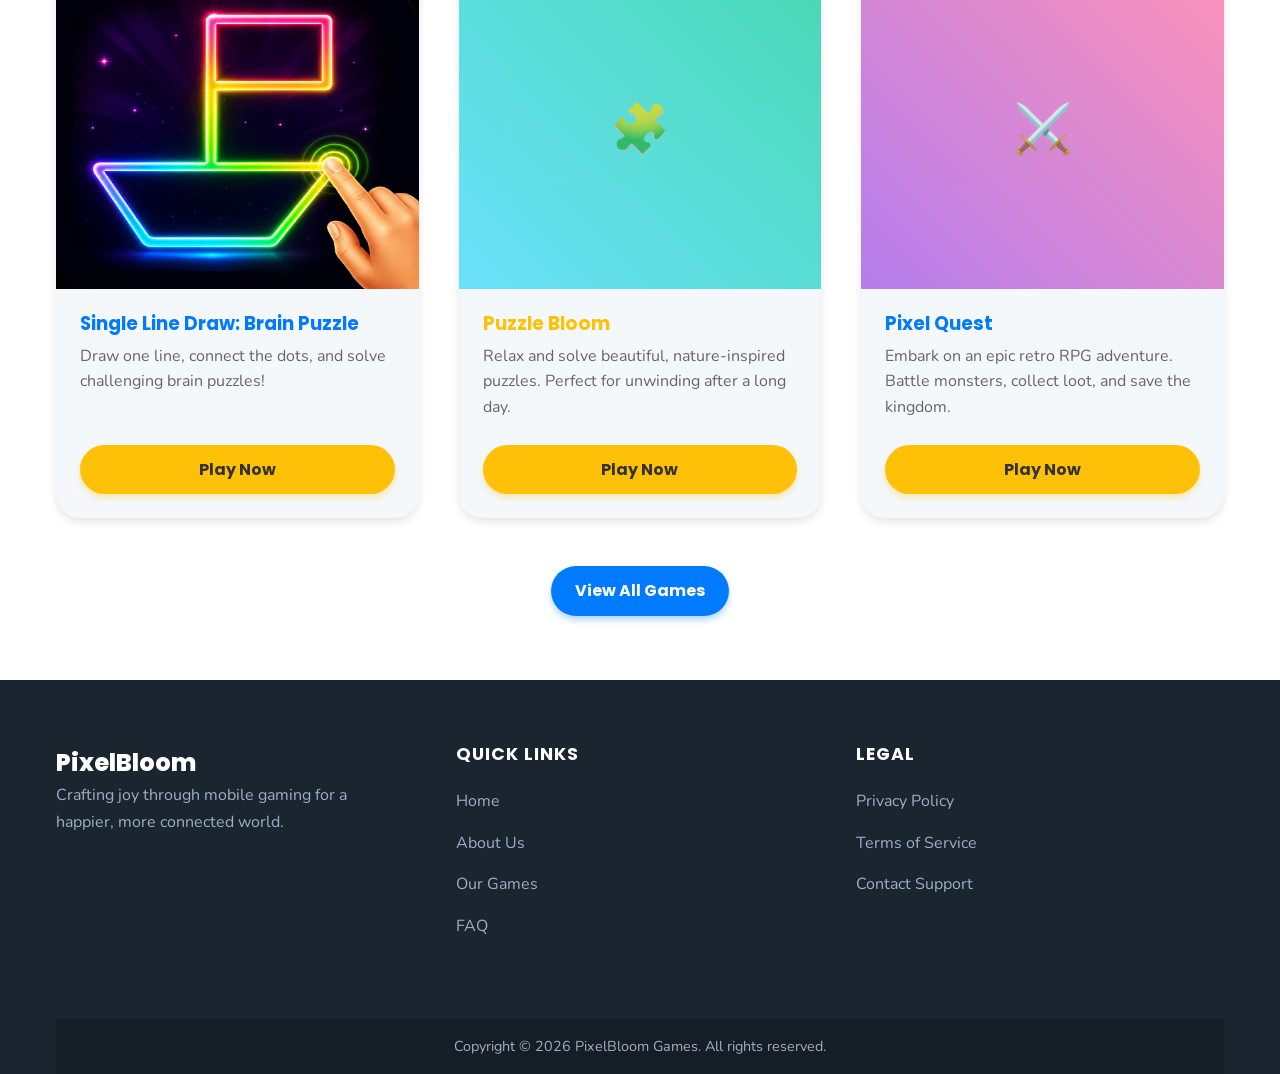
==== commit c9ad4bf0: "terms of service & other chnages" ====
--- a/index.html
+++ b/index.html
@@ -265,7 +265,7 @@
             <a href="privacy-policy.html" class="footer__link"
               >Privacy Policy</a
             >
-            <a href="contact.html" class="footer__link">Terms of Service</a>
+            <a href="terms-of-service.html" class="footer__link">Terms of Service</a>
             <a href="contact.html" class="footer__link">Contact Support</a>
           </div>
         </div>
--- a/assets/css/style.css
+++ b/assets/css/style.css
@@ -163,6 +163,7 @@
   justify-content: space-between;
   align-items: center;
   padding: var(--spacing-md) 0;
+  position: relative;
 }
 
 .nav__logo {
@@ -331,10 +332,11 @@
   display: block;
 }
 
-/* Mobile Responsiveness for Header */
-@media (max-width: 768px) {
+/* Mobile Responsiveness for Header and Legal Pages */
+@media (max-width: 900px) {
   .nav__toggle {
     display: flex;
+    padding: 0.5rem;
   }
 
   .nav__list {
@@ -345,14 +347,37 @@
     background-color: var(--color-surface);
     flex-direction: column;
     align-items: center;
-    padding: var(--spacing-lg) 0;
+    gap: 0;
+    max-height: calc(100vh - 80px);
+    max-height: calc(100dvh - 80px);
+    overflow-y: auto;
+    padding: var(--spacing-md) 0;
     box-shadow: var(--shadow-md);
-    clip-path: circle(0% at top right);
-    transition: clip-path var(--transition-speed) ease-in-out;
+    opacity: 0;
+    visibility: hidden;
+    pointer-events: none;
+    transform: translateY(-0.5rem);
+    transition:
+      opacity var(--transition-speed) ease,
+      transform var(--transition-speed) ease,
+      visibility var(--transition-speed) ease;
   }
 
   .nav__list.nav__list--open {
-    clip-path: circle(150% at top right);
+    opacity: 1;
+    visibility: visible;
+    pointer-events: auto;
+    transform: translateY(0);
+  }
+
+  .nav__list li {
+    width: 100%;
+    text-align: center;
+  }
+
+  .nav__link {
+    display: block;
+    padding: 0.75rem 1rem;
   }
 }
 
@@ -765,8 +790,70 @@
 }
 
 .nav__logo-img {
-  width: clamp(82px, 6vw, 60px);
+  width: clamp(52px, 6vw, 60px);
   height: auto;
   display: block;
   object-fit: contain;
 }
+
+.legal-page__header {
+  background-color: var(--color-background);
+  text-align: center;
+  padding: 3rem 0;
+}
+
+.legal-page__title {
+  font-size: 2.5rem;
+  text-align: center;
+}
+
+@media (max-width: 900px) {
+  .legal-page__header {
+    padding: 2rem 0;
+  }
+
+  .legal-page__title {
+    font-size: clamp(1.75rem, 7vw, 2.5rem);
+  }
+
+  .legal-content {
+    padding: 2rem;
+  }
+
+  .legal-content a {
+    overflow-wrap: anywhere;
+  }
+}
+
+@media (max-width: 480px) {
+  .nav {
+    padding: 0.75rem 0;
+  }
+
+  .nav__logo-img {
+    width: clamp(44px, 14vw, 56px);
+  }
+
+  .legal-page__header {
+    padding: 1.5rem 0;
+  }
+
+  .legal-content {
+    padding: 1.25rem;
+    border-radius: var(--border-radius-sm);
+  }
+
+  .legal-content h2 {
+    margin-top: 1.5rem;
+    font-size: 1.25rem;
+  }
+
+  .legal-content p,
+  .legal-content ul {
+    margin-bottom: 1.125rem;
+  }
+
+  .legal-content ul {
+    padding-left: 1.25rem;
+  }
+}
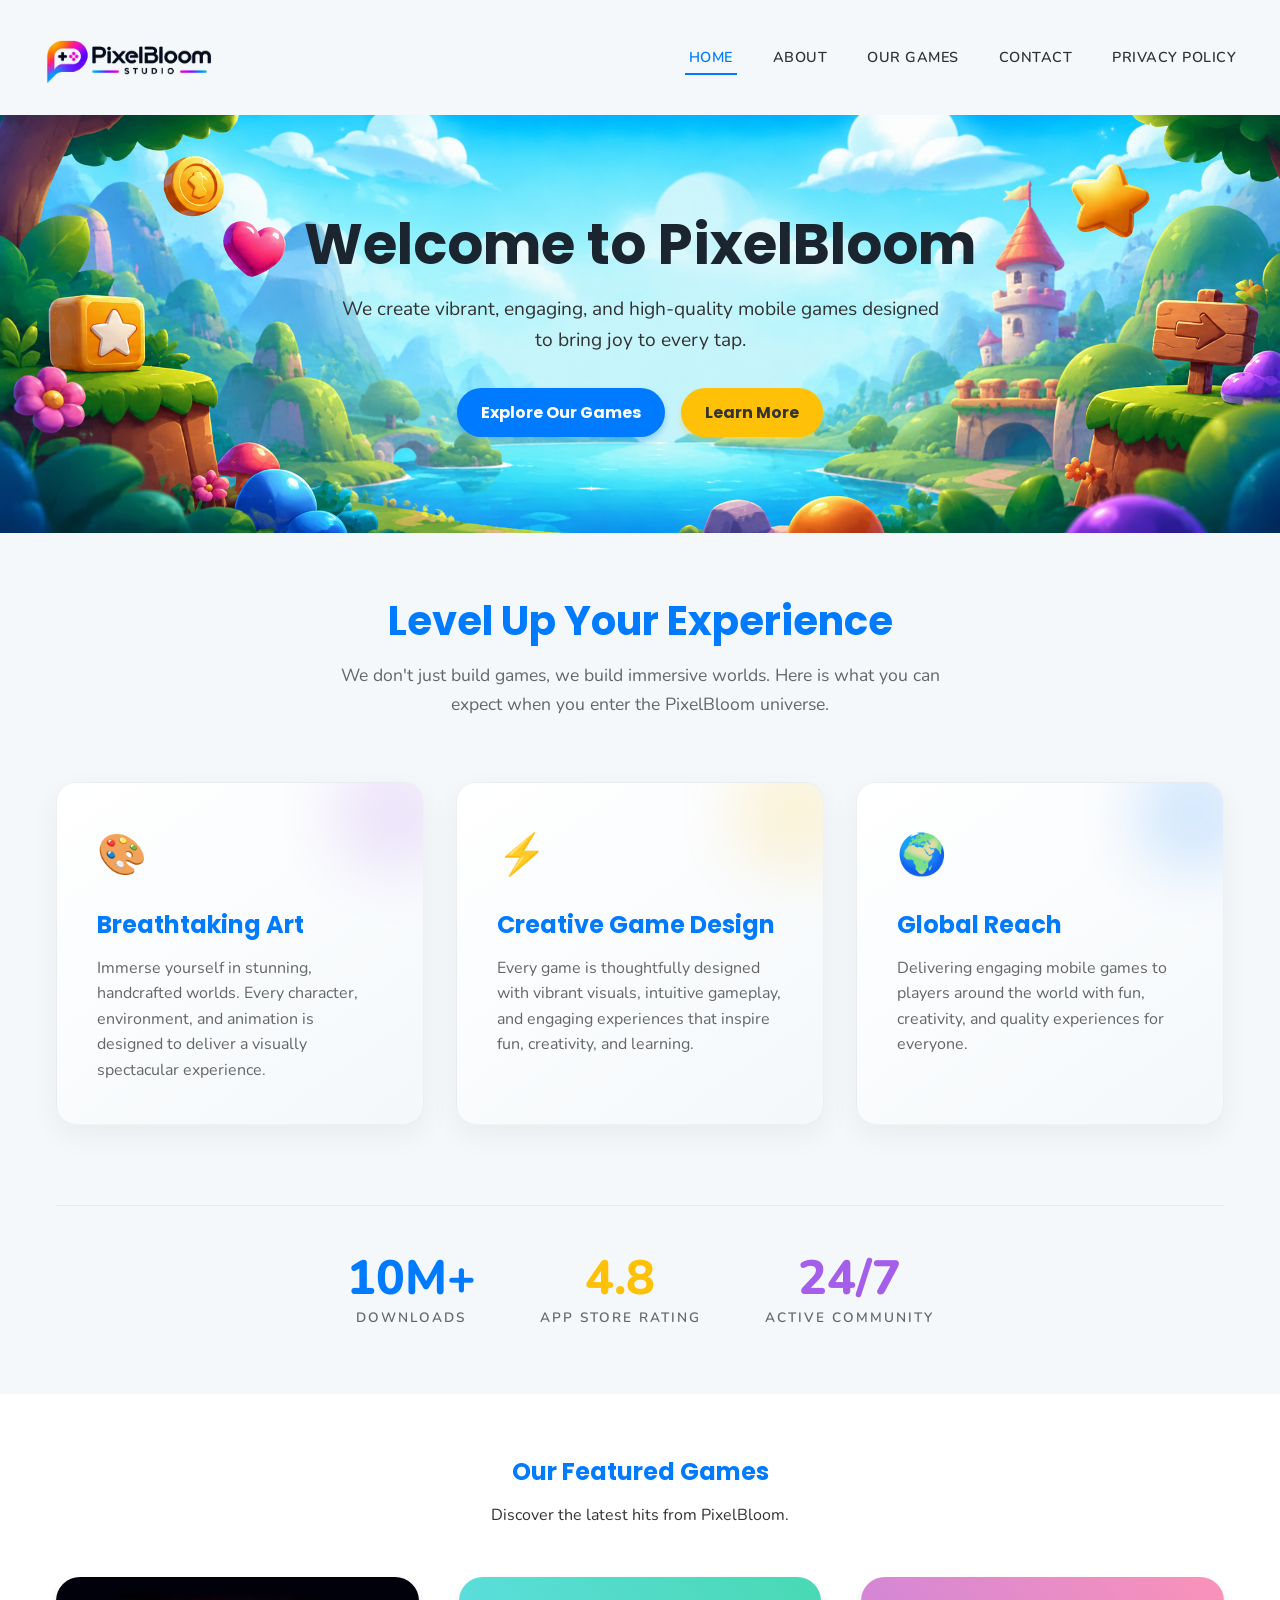
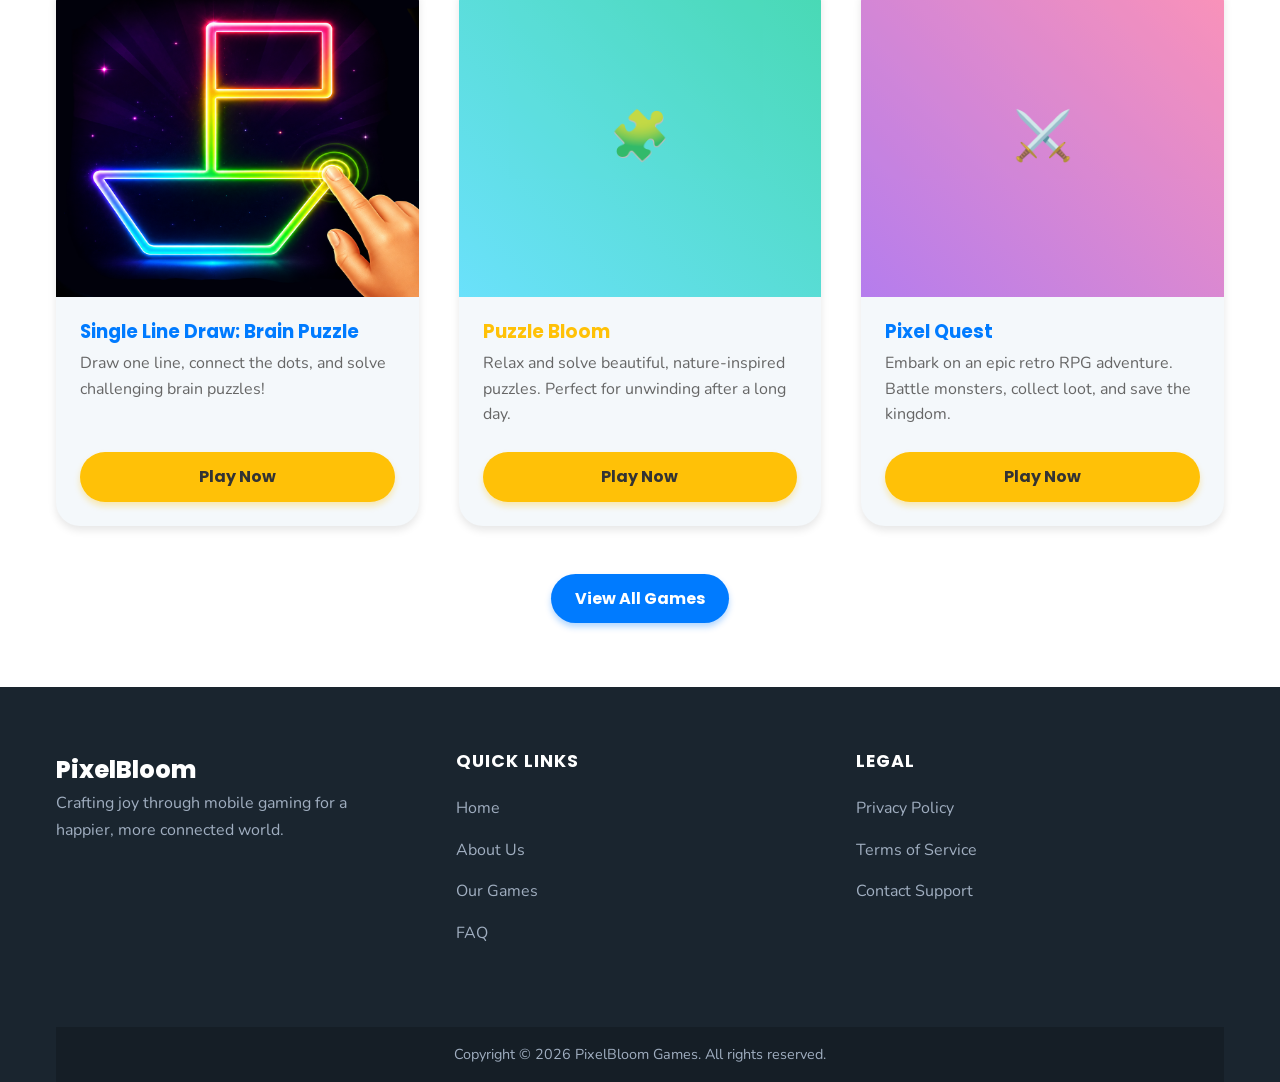
==== commit 5a28f133: "favicon & logo changes" ====
--- a/index.html
+++ b/index.html
@@ -2,7 +2,7 @@
 <html lang="en">
   <head>
     <title>PixelBloom Studio</title>
-    <link rel="icon" type="image/png" href="assets/images/Icon.png" />
+    <link rel="icon" type="image/png" href="assets/images/Favicon.png" />
     <meta charset="UTF-8" />
     <meta name="viewport" content="width=device-width, initial-scale=1.0" />
     <title>PixelBloom Games</title>
@@ -265,7 +265,9 @@
             <a href="privacy-policy.html" class="footer__link"
               >Privacy Policy</a
             >
-            <a href="terms-of-service.html" class="footer__link">Terms of Service</a>
+            <a href="terms-of-service.html" class="footer__link"
+              >Terms of Service</a
+            >
             <a href="contact.html" class="footer__link">Contact Support</a>
           </div>
         </div>
--- a/assets/css/style.css
+++ b/assets/css/style.css
@@ -173,6 +173,14 @@
   font-family: var(--font-family-heading);
 }
 
+.nav__logo-img {
+  width: clamp(60px, 6vw, 82px);
+  height: auto;
+  display: block;
+  object-fit: contain;
+  transform: scale(1.3);
+}
+
 .nav__list {
   display: flex;
   gap: var(--spacing-lg);
@@ -337,6 +345,11 @@
   .nav__toggle {
     display: flex;
     padding: 0.5rem;
+  }
+
+  .nav__logo-img {
+    width: clamp(160px, 38vw, 260px);
+    transform: none;
   }
 
   .nav__list {
@@ -379,6 +392,58 @@
     display: block;
     padding: 0.75rem 1rem;
   }
+
+  .legal-page__header {
+    padding: 2rem 0;
+  }
+
+  .legal-page__title {
+    font-size: clamp(1.75rem, 7vw, 2.5rem);
+  }
+
+  .legal-content {
+    padding: 2rem;
+  }
+
+  .legal-content a {
+    overflow-wrap: anywhere;
+  }
+}
+
+@media (min-width: 901px) {
+  .nav__logo-img {
+    width: clamp(180px, 12vw, 230px);
+    transform: none;
+  }
+}
+
+@media (max-width: 480px) {
+  .nav {
+    padding: 0.75rem 0;
+  }
+
+  .legal-page__header {
+    padding: 1.5rem 0;
+  }
+
+  .legal-content {
+    padding: 1.25rem;
+    border-radius: var(--border-radius-sm);
+  }
+
+  .legal-content h2 {
+    margin-top: 1.5rem;
+    font-size: 1.25rem;
+  }
+
+  .legal-content p,
+  .legal-content ul {
+    margin-bottom: 1.125rem;
+  }
+
+  .legal-content ul {
+    padding-left: 1.25rem;
+  }
 }
 
 /* FAQ Accordion */
@@ -753,6 +818,10 @@
 }
 
 /* Legal Content Styles */
+.legal-page__title {
+  text-align: center;
+}
+
 .legal-content {
   background: var(--color-surface);
   padding: 3rem;
@@ -788,72 +857,3 @@
   align-items: center;
   text-decoration: none;
 }
-
-.nav__logo-img {
-  width: clamp(52px, 6vw, 60px);
-  height: auto;
-  display: block;
-  object-fit: contain;
-}
-
-.legal-page__header {
-  background-color: var(--color-background);
-  text-align: center;
-  padding: 3rem 0;
-}
-
-.legal-page__title {
-  font-size: 2.5rem;
-  text-align: center;
-}
-
-@media (max-width: 900px) {
-  .legal-page__header {
-    padding: 2rem 0;
-  }
-
-  .legal-page__title {
-    font-size: clamp(1.75rem, 7vw, 2.5rem);
-  }
-
-  .legal-content {
-    padding: 2rem;
-  }
-
-  .legal-content a {
-    overflow-wrap: anywhere;
-  }
-}
-
-@media (max-width: 480px) {
-  .nav {
-    padding: 0.75rem 0;
-  }
-
-  .nav__logo-img {
-    width: clamp(44px, 14vw, 56px);
-  }
-
-  .legal-page__header {
-    padding: 1.5rem 0;
-  }
-
-  .legal-content {
-    padding: 1.25rem;
-    border-radius: var(--border-radius-sm);
-  }
-
-  .legal-content h2 {
-    margin-top: 1.5rem;
-    font-size: 1.25rem;
-  }
-
-  .legal-content p,
-  .legal-content ul {
-    margin-bottom: 1.125rem;
-  }
-
-  .legal-content ul {
-    padding-left: 1.25rem;
-  }
-}
